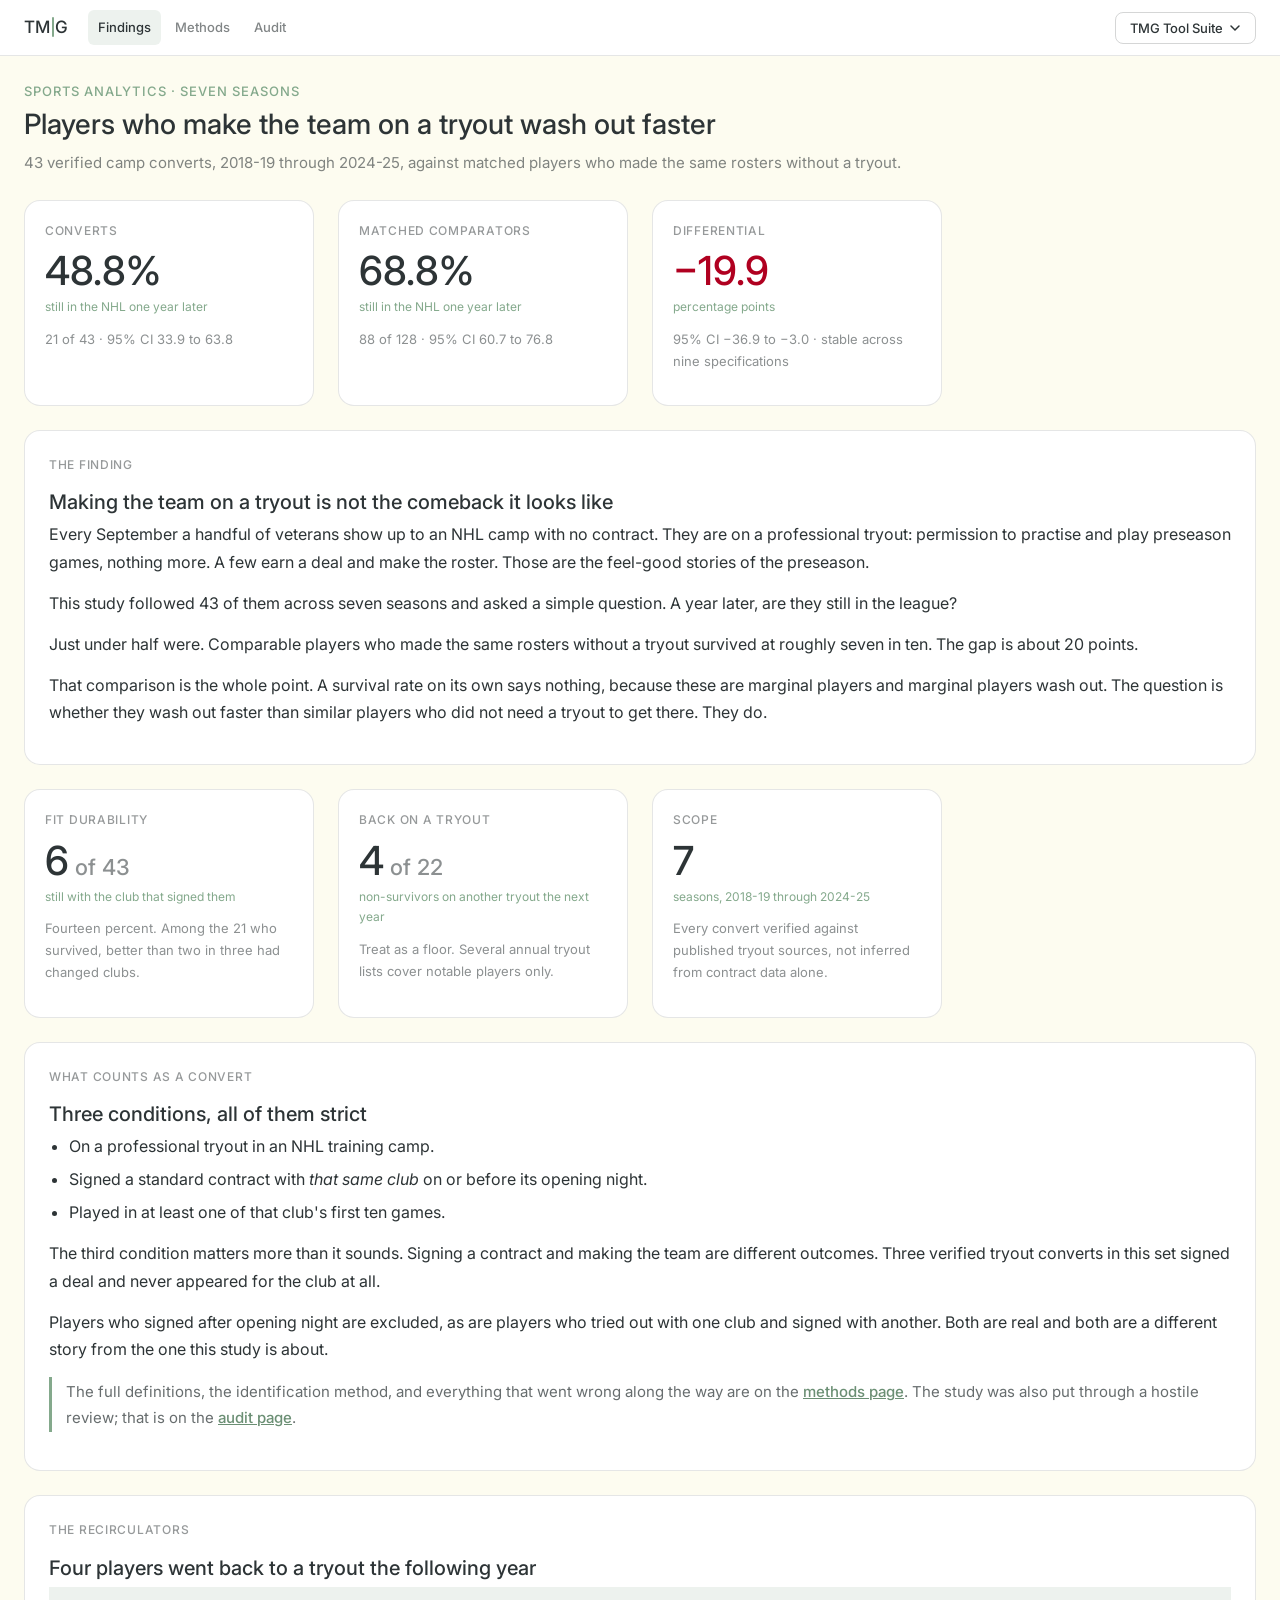
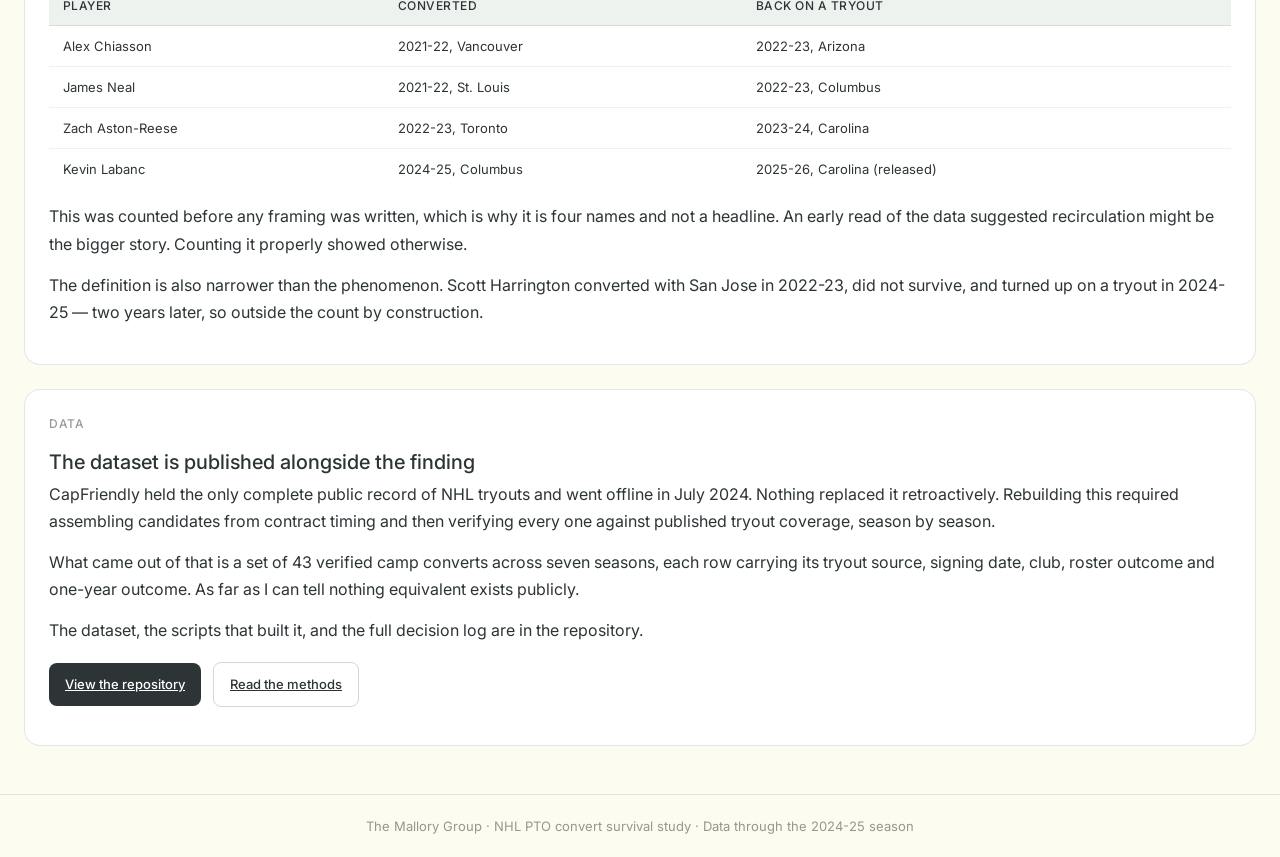
==== index.html @ 429c5d41 "Refactor stylesheets and navigation components for consistency across audit, index, and methods page" ====
<!DOCTYPE html>
<html lang="en">
<head>
<meta charset="utf-8">
<meta name="viewport" content="width=device-width, initial-scale=1">
<title>NHL PTO Convert Survival | The Mallory Group</title>
<link rel="preconnect" href="https://fonts.googleapis.com">
<link href="https://fonts.googleapis.com/css2?family=Inter:wght@400;500&display=swap" rel="stylesheet">
<link rel="stylesheet" href="tmg.css">
</head>
<body>
<nav class="tmg-nav" role="banner">
  <div class="tmg-nav-left">
    <div class="tmg-logo" aria-label="The Mallory Group">
      <span>TM</span><div class="tmg-logo-divider" aria-hidden="true"></div><span>G</span>
    </div>
    <div class="tmg-navlinks"><a href="index.html" class="tmg-navlink active" aria-current="page">Findings</a><a href="methods.html" class="tmg-navlink">Methods</a><a href="audit.html" class="tmg-navlink">Audit</a></div>
  </div>
  <div class="tmg-dropdown-wrap">
    <button class="tmg-dropdown-btn" id="tmgDdBtn" aria-haspopup="true"
            aria-expanded="false" aria-controls="tmgDdMenu">
      TMG Tool Suite
      <svg class="tmg-chevron" viewBox="0 0 12 12" fill="none" width="12" height="12" aria-hidden="true">
        <path d="M2 4l4 4 4-4" stroke="currentColor" stroke-width="1.5" stroke-linecap="round"/>
      </svg>
    </button>
    <div class="tmg-dropdown-menu" id="tmgDdMenu" role="menu">
      <div role="group" aria-label="Research and Systems">
        <p class="tmg-dd-group">Research and Systems</p>
        <a href="https://rmallorybpc.github.io/federal-ai-spend-audit/" target="_blank" rel="noreferrer" role="menuitem">Federal AI Spend Audit</a>
        <a href="https://rmallorybpc.github.io/pdf-multi-agent-analysis/" target="_blank" rel="noreferrer" role="menuitem">PDF Multi-Agent Analysis</a>
        <a href="https://content-integrity-audit.pages.dev/" target="_blank" rel="noreferrer" role="menuitem">Content Integrity</a>
        <a href="https://rmallorybpc.github.io/colorado-snowpack-enso/" target="_blank" rel="noreferrer" role="menuitem">Colorado ENSO Explorer</a>
      </div>
      <div role="group" aria-label="Talent Research">
        <p class="tmg-dd-group">Talent Research</p>
        <a href="https://rmallorybpc.github.io/talent-portability-research/" target="_blank" rel="noreferrer" role="menuitem">Talent Portability Research</a>
        <a href="https://rmallorybpc.github.io/external-hire-premium/" target="_blank" rel="noreferrer" role="menuitem">External Hire Premium</a>
        <a href="https://rmallorybpc.github.io/nfl-coach-continuity/" target="_blank" rel="noreferrer" role="menuitem">NFL Coach Continuity</a>
        <a href="https://rmallorybpc.github.io/nhl-reunion/" target="_blank" rel="noreferrer" role="menuitem">NHL Reunion</a>
        <a href="https://rmallorybpc.github.io/nhl-play-for-contract/" target="_blank" rel="noreferrer" role="menuitem">NHL Play for Contract</a>
        <a href="https://rmallorybpc.github.io/nhl-free-agency-research/welcome.html" target="_blank" rel="noreferrer" role="menuitem">NHL Free Agency Research</a>
        <a href="https://rmallorybpc.github.io/nba-research-project/" target="_blank" rel="noreferrer" role="menuitem">NBA Supermax Research</a>
      </div>
      <div role="group" aria-label="Sports Tools">
        <p class="tmg-dd-group">Sports Tools</p>
        <a href="https://rmallorybpc.github.io/nflanalysis/dashboard/src/findings.html?season=2022&amp;team_id=PHI" target="_blank" rel="noreferrer" role="menuitem">NFL Team Findings Dashboard</a>
        <a href="https://rmallorybpc.github.io/nfl-environment-reprojection/" target="_blank" rel="noreferrer" role="menuitem">NFL Environment Reprojection</a>
      </div>
      <div role="group" aria-label="Personal">
        <p class="tmg-dd-group">Personal</p>
        <a href="https://rmallorybpc.github.io/recipes/" target="_blank" rel="noreferrer" role="menuitem">Family Recipes and Grocery List</a>
        <a href="https://rmallorybpc.github.io/housing-market-intel/" target="_blank" rel="noreferrer" role="menuitem">Housing Market Intel</a>
        <a href="https://rmallorybpc.github.io/real-estate-report/" target="_blank" rel="noreferrer" role="menuitem">Real Estate Report</a>
      </div>
    </div>
  </div>
</nav>
<div class="tmg-page tmg-container">
  <div class="tmg-page-header">
    <p class="tmg-eyebrow">Sports analytics &middot; Seven seasons</p>
    <h1 class="tmg-page-title">Players who make the team on a tryout wash out faster</h1>
    <p class="tmg-page-desc">43 verified camp converts, 2018-19 through 2024-25, against matched players who made the same rosters without a tryout.</p>
  </div>

  <div class="tmg-bento-grid">

    <div class="tmg-card">
      <p class="tmg-card-label">Converts</p>
      <p class="big">48.8%</p>
      <p class="tmg-card-sub">still in the NHL one year later</p>
      <p class="tmg-body-sm tmg-text-muted" style="margin-top:10px">21 of 43 &middot; 95% CI 33.9 to 63.8</p>
    </div>

    <div class="tmg-card">
      <p class="tmg-card-label">Matched comparators</p>
      <p class="big">68.8%</p>
      <p class="tmg-card-sub">still in the NHL one year later</p>
      <p class="tmg-body-sm tmg-text-muted" style="margin-top:10px">88 of 128 &middot; 95% CI 60.7 to 76.8</p>
    </div>

    <div class="tmg-card">
      <p class="tmg-card-label">Differential</p>
      <p class="big neg">&minus;19.9</p>
      <p class="tmg-card-sub">percentage points</p>
      <p class="tmg-body-sm tmg-text-muted" style="margin-top:10px">95% CI &minus;36.9 to &minus;3.0 &middot; stable across nine specifications</p>
    </div>

    <div class="tmg-card-wide prose">
      <p class="tmg-card-label">The finding</p>
      <h2 class="tmg-h2">Making the team on a tryout is not the comeback it looks like</h2>
      <p>Every September a handful of veterans show up to an NHL camp with no contract.
      They are on a professional tryout: permission to practise and play preseason games,
      nothing more. A few earn a deal and make the roster. Those are the feel-good stories
      of the preseason.</p>
      <p>This study followed 43 of them across seven seasons and asked a simple question.
      A year later, are they still in the league?</p>
      <p>Just under half were. Comparable players who made the same rosters without a
      tryout survived at roughly seven in ten. The gap is about 20 points.</p>
      <p>That comparison is the whole point. A survival rate on its own says nothing,
      because these are marginal players and marginal players wash out. The question is
      whether they wash out faster than similar players who did not need a tryout to get
      there. They do.</p>
    </div>

    <div class="tmg-card">
      <p class="tmg-card-label">Fit durability</p>
      <p class="big">6<span class="tmg-text-muted" style="font-size:22px"> of 43</span></p>
      <p class="tmg-card-sub">still with the club that signed them</p>
      <p class="tmg-body-sm tmg-text-muted" style="margin-top:10px">Fourteen percent. Among the
      21 who survived, better than two in three had changed clubs.</p>
    </div>

    <div class="tmg-card">
      <p class="tmg-card-label">Back on a tryout</p>
      <p class="big">4<span class="tmg-text-muted" style="font-size:22px"> of 22</span></p>
      <p class="tmg-card-sub">non-survivors on another tryout the next year</p>
      <p class="tmg-body-sm tmg-text-muted" style="margin-top:10px">Treat as a floor. Several annual
      tryout lists cover notable players only.</p>
    </div>

    <div class="tmg-card">
      <p class="tmg-card-label">Scope</p>
      <p class="big">7</p>
      <p class="tmg-card-sub">seasons, 2018-19 through 2024-25</p>
      <p class="tmg-body-sm tmg-text-muted" style="margin-top:10px">Every convert verified against
      published tryout sources, not inferred from contract data alone.</p>
    </div>

    <div class="tmg-card-wide prose">
      <p class="tmg-card-label">What counts as a convert</p>
      <h2 class="tmg-h2">Three conditions, all of them strict</h2>
      <ul>
        <li>On a professional tryout in an NHL training camp.</li>
        <li>Signed a standard contract with <em>that same club</em> on or before its opening night.</li>
        <li>Played in at least one of that club's first ten games.</li>
      </ul>
      <p>The third condition matters more than it sounds. Signing a contract and making the
      team are different outcomes. Three verified tryout converts in this set signed a deal
      and never appeared for the club at all.</p>
      <p>Players who signed after opening night are excluded, as are players who tried out
      with one club and signed with another. Both are real and both are a different story
      from the one this study is about.</p>
      <p class="note">The full definitions, the identification method, and everything that
      went wrong along the way are on the <a href="methods.html">methods page</a>. The study
      was also put through a hostile review; that is on the <a href="audit.html">audit page</a>.</p>
    </div>

    <div class="tmg-card-wide prose">
      <p class="tmg-card-label">The recirculators</p>
      <h2 class="tmg-h2">Four players went back to a tryout the following year</h2>
      <div class="scroll">
      <table class="tmg-table">
        <thead>
          <tr>
            <th scope="col">Player</th>
            <th scope="col">Converted</th>
            <th scope="col">Back on a tryout</th>
          </tr>
        </thead>
        <tbody>
          <tr><td>Alex Chiasson</td><td>2021-22, Vancouver</td><td>2022-23, Arizona</td></tr>
          <tr><td>James Neal</td><td>2021-22, St. Louis</td><td>2022-23, Columbus</td></tr>
          <tr><td>Zach Aston-Reese</td><td>2022-23, Toronto</td><td>2023-24, Carolina</td></tr>
          <tr><td>Kevin Labanc</td><td>2024-25, Columbus</td><td>2025-26, Carolina (released)</td></tr>
        </tbody>
      </table>
      </div>
      <p style="margin-top:14px">This was counted before any framing was written, which is
      why it is four names and not a headline. An early read of the data suggested
      recirculation might be the bigger story. Counting it properly showed otherwise.</p>
      <p>The definition is also narrower than the phenomenon. Scott Harrington converted with
      San Jose in 2022-23, did not survive, and turned up on a tryout in 2024-25 &mdash; two
      years later, so outside the count by construction.</p>
    </div>

    <div class="tmg-card-wide prose">
      <p class="tmg-card-label">Data</p>
      <h2 class="tmg-h2">The dataset is published alongside the finding</h2>
      <p>CapFriendly held the only complete public record of NHL tryouts and went offline in
      July 2024. Nothing replaced it retroactively. Rebuilding this required assembling
      candidates from contract timing and then verifying every one against published tryout
      coverage, season by season.</p>
      <p>What came out of that is a set of 43 verified camp converts across seven seasons,
      each row carrying its tryout source, signing date, club, roster outcome and one-year
      outcome. As far as I can tell nothing equivalent exists publicly.</p>
      <p>The dataset, the scripts that built it, and the full decision log are in the
      repository.</p>
      <p style="margin-top:18px">
        <a class="tmg-btn" href="https://github.com/rmallorybpc/nhl-pto-survival" target="_blank" rel="noreferrer">View the repository</a>
        <a class="tmg-btn-ghost" href="methods.html" style="margin-left:8px">Read the methods</a>
      </p>
    </div>

  </div>

</div>
<footer class="tmg-footer">The Mallory Group &middot; NHL PTO convert survival study &middot; Data through the 2024-25 season</footer>
<script>
(function(){
  var b=document.getElementById('tmgDdBtn'), m=document.getElementById('tmgDdMenu');
  if(!b||!m) return;
  b.addEventListener('click',function(e){
    e.stopPropagation();
    var open=m.classList.toggle('open');
    b.classList.toggle('open',open);
    b.setAttribute('aria-expanded',open?'true':'false');
  });
  document.addEventListener('click',function(){
    m.classList.remove('open'); b.classList.remove('open');
    b.setAttribute('aria-expanded','false');
  });
  document.addEventListener('keydown',function(e){
    if(e.key==='Escape'){ m.classList.remove('open'); b.classList.remove('open');
      b.setAttribute('aria-expanded','false'); b.focus(); }
  });
})();
</script>
</body>
</html>
---- tmg.css ----
/* ============================================================
   TMG Design System — The Mallory Group
   dist/tmg.css — v2.0

   CDN usage (add to every repo <head>):
   <link rel="stylesheet" href="https://rmallorybpc.github.io/tmg-brand-guide/dist/tmg.css">

   Google Font (add above the CSS link):
   <link rel="preconnect" href="https://fonts.googleapis.com">
   <link href="https://fonts.googleapis.com/css2?family=Inter:wght@400;500&display=swap" rel="stylesheet">
   ============================================================ */


/* ── 1. Tokens ─────────────────────────────────────────────── */
:root {
  /* Palette */
  --tmg-cream:        #FDFCF0;
  --tmg-charcoal:     #2D3436;
  --tmg-sage:         #84A98C;
  --tmg-sage-hover:   #6B8F74;
  --tmg-charcoal-hover: #3D4446;
  --tmg-white:        #FFFFFF;
  --tmg-muted:        rgba(45, 52, 54, 0.55);
  --tmg-muted-strong: rgba(45, 52, 54, 0.60);
  --tmg-hint:         rgba(45, 52, 54, 0.35);
  --tmg-ghost-border: rgba(45, 52, 54, 0.20);

  /* Semantic */
  --tmg-bg:           var(--tmg-cream);
  --tmg-text:         var(--tmg-charcoal);
  --tmg-accent:       var(--tmg-sage);
  --tmg-surface:      var(--tmg-white);

  /* Status */
  --tmg-success:      #2E8540;
  --tmg-warning:      #C47F00;
  --tmg-error:        #B00020;

  /* Borders */
  --tmg-border:       1px solid rgba(45, 52, 54, 0.12);
  --tmg-border-hover: 1px solid rgba(132, 169, 140, 0.50);

  /* Radii */
  --tmg-bento-radius: 16px;
  --tmg-nav-radius:   8px;
  --tmg-btn-radius:   8px;

  /* Spacing */
  --tmg-gap:          24px;
  --tmg-gap-sm:       12px;

  /* Elevation */
  --tmg-shadow-sm:    0 1px 3px rgba(45, 52, 54, 0.08);
  --tmg-shadow-md:    0 2px 8px rgba(45, 52, 54, 0.10);
}


/* ── 2. Reset & base ───────────────────────────────────────── */
*, *::before, *::after { box-sizing: border-box; }

body {
  background: var(--tmg-bg);
  color: var(--tmg-text);
  font-family: Inter, -apple-system, BlinkMacSystemFont, "Segoe UI", Roboto, "Helvetica Neue", Arial, sans-serif;
  font-size: 16px;
  line-height: 1.7;
  margin: 0;
}

:focus-visible {
  outline: 3px solid rgba(132, 169, 140, 0.40);
  outline-offset: 2px;
}

.sr-only {
  position: absolute; width: 1px; height: 1px; padding: 0;
  margin: -1px; overflow: hidden; clip: rect(0,0,0,0);
  white-space: nowrap; border: 0;
}


/* ── 3. Typography ─────────────────────────────────────────── */
.tmg-eyebrow    { font-size: 13px;  font-weight: 500; letter-spacing: 0.08em; text-transform: uppercase; color: var(--tmg-sage); margin: 0 0 4px; }
.tmg-h1         { font-size: 28px;  font-weight: 500; line-height: 1.3; color: var(--tmg-charcoal); margin: 0 0 8px; }
.tmg-h2         { font-size: 20px;  font-weight: 500; line-height: 1.3; color: var(--tmg-charcoal); margin: 0 0 6px; }
.tmg-h3         { font-size: 16px;  font-weight: 500; line-height: 1.3; color: var(--tmg-charcoal); margin: 0 0 6px; }
.tmg-body       { font-size: 16px;  font-weight: 400; line-height: 1.7; color: var(--tmg-charcoal); }
.tmg-body-sm    { font-size: 13px;  font-weight: 400; color: var(--tmg-charcoal); }
.tmg-label      { font-size: 13px;  font-weight: 500; color: var(--tmg-charcoal); }
.tmg-label-caps { font-size: 12px;  font-weight: 500; letter-spacing: 0.06em; text-transform: uppercase; color: rgba(45,52,54,0.50); }
.tmg-metric     { font-size: 28px;  font-weight: 500; color: var(--tmg-charcoal); }
.tmg-text-muted { color: rgba(45, 52, 54, 0.55); }
.tmg-text-accent{ color: var(--tmg-sage); }

a { color: var(--tmg-sage-hover); }
a:hover { color: var(--tmg-charcoal); }


/* ── 4. Navigation ─────────────────────────────────────────── */
.tmg-nav {
  position: sticky; top: 0; z-index: 100;
  background: var(--tmg-white); border-bottom: var(--tmg-border);
  padding: 0 24px; height: 56px;
  display: flex; align-items: center; justify-content: space-between;
}

.tmg-logo {
  display: flex; align-items: center;
  font-size: 17px; font-weight: 500; letter-spacing: 0.02em;
  color: var(--tmg-charcoal); text-decoration: none;
}

.tmg-logo-divider {
  width: 2px; height: 20px;
  background: var(--tmg-sage); border-radius: 2px; margin: 0 1px;
}

.tmg-dropdown-wrap { position: relative; }

.tmg-dropdown-btn {
  background: transparent; border: 1px solid rgba(45,52,54,0.20);
  border-radius: var(--tmg-btn-radius); padding: 7px 14px;
  font-size: 13px; font-weight: 500; color: var(--tmg-charcoal);
  cursor: pointer; display: inline-flex; align-items: center; gap: 6px;
  font-family: inherit; transition: background 0.15s;
}
.tmg-dropdown-btn:hover,
.tmg-dropdown-btn.open          { background: rgba(132,169,140,0.10); }
.tmg-dropdown-btn:focus-visible { outline: 3px solid rgba(132,169,140,0.35); outline-offset: 2px; }

.tmg-chevron { transition: transform 0.2s; flex-shrink: 0; }
.tmg-dropdown-btn.open .tmg-chevron { transform: rotate(180deg); }

.tmg-dropdown-menu {
  display: none; position: absolute; right: 0; top: calc(100% + 6px);
  background: var(--tmg-white); border: var(--tmg-border);
  border-radius: 10px; padding: 6px; min-width: 220px;
  z-index: 200; box-shadow: var(--tmg-shadow-md);
}
.tmg-dropdown-menu.open { display: block; }

.tmg-dropdown-menu a {
  display: block; padding: 8px 12px; border-radius: 6px;
  font-size: 13px; color: var(--tmg-charcoal); text-decoration: none;
  transition: background 0.12s, color 0.12s;
}
.tmg-dropdown-menu a:hover          { background: rgba(132,169,140,0.12); color: var(--tmg-sage-hover); }
.tmg-dropdown-menu a:focus-visible  { outline: 2px solid var(--tmg-sage); outline-offset: -2px; border-radius: 6px; }


/* ── 5. Layout ─────────────────────────────────────────────── */
.tmg-page {
  background: var(--tmg-bg);
  min-height: 100vh;
  padding: var(--tmg-gap);
}

.tmg-container {
  max-width: 1280px;
  margin: 0 auto;
}

.tmg-bento-grid {
  display: grid;
  grid-template-columns: repeat(auto-fit, minmax(280px, 1fr));
  gap: var(--tmg-gap);
}

.tmg-page-header { margin-bottom: var(--tmg-gap); }
.tmg-page-title  { font-size: 28px; font-weight: 500; color: var(--tmg-charcoal); margin: 0 0 8px; line-height: 1.3; }
.tmg-page-desc   { font-size: 15px; color: rgba(45,52,54,0.60); margin: 0; }

.tmg-footer {
  padding: 20px 24px; text-align: center;
  font-size: 13px; color: rgba(45,52,54,0.50);
  border-top: var(--tmg-border); margin-top: var(--tmg-gap);
}


/* ── 6. Cards ──────────────────────────────────────────────── */
.tmg-card {
  background: var(--tmg-white);
  border: var(--tmg-border);
  border-radius: var(--tmg-bento-radius);
  padding: 20px;
}

.tmg-card-wide {
  background: var(--tmg-white);
  border: var(--tmg-border);
  border-radius: var(--tmg-bento-radius);
  padding: 24px;
  grid-column: 1 / -1;
}

.tmg-card-label { font-size: 12px; font-weight: 500; text-transform: uppercase; letter-spacing: 0.06em; color: rgba(45,52,54,0.50); margin: 0 0 8px; }
.tmg-card-title { font-size: 16px; font-weight: 500; color: var(--tmg-charcoal); margin: 0 0 14px; }
.tmg-card-value { font-size: 28px; font-weight: 500; color: var(--tmg-charcoal); margin: 0 0 4px; }
.tmg-card-sub   { font-size: 12px; color: var(--tmg-sage); margin: 0; }
.tmg-trend-up   { color: var(--tmg-success); font-size: 13px; font-weight: 500; }
.tmg-trend-down { color: var(--tmg-error);   font-size: 13px; font-weight: 500; }


/* ── 7. Buttons ────────────────────────────────────────────── */
.tmg-btn {
  background: var(--tmg-charcoal); color: var(--tmg-white);
  border: none; border-radius: var(--tmg-btn-radius);
  padding: 10px 16px; font-size: 13px; font-weight: 500;
  cursor: pointer; display: inline-flex; align-items: center; gap: 6px;
  font-family: inherit; transition: background 0.15s;
}
.tmg-btn:hover          { background: var(--tmg-charcoal-hover); }
.tmg-btn:active         { transform: scale(0.98); }
.tmg-btn:focus-visible  { outline: 3px solid rgba(45,52,54,0.20); outline-offset: 2px; }

.tmg-btn-ghost {
  background: transparent; color: var(--tmg-charcoal);
  border: 1px solid rgba(45,52,54,0.20); border-radius: var(--tmg-btn-radius);
  padding: 10px 16px; font-size: 13px; font-weight: 500;
  cursor: pointer; display: inline-flex; align-items: center; gap: 6px;
  font-family: inherit; transition: border-color 0.15s, color 0.15s;
}
.tmg-btn-ghost:hover         { border-color: var(--tmg-sage); color: var(--tmg-sage-hover); }
.tmg-btn-ghost:active        { transform: scale(0.98); }
.tmg-btn-ghost:focus-visible { outline: 3px solid rgba(132,169,140,0.35); outline-offset: 2px; }


/* ── 8. Study page extensions ─────────────────────────────── */
.tmg-nav-left { display: flex; align-items: center; gap: 20px; min-width: 0; }
.tmg-navlinks { display: flex; gap: 4px; }
.tmg-navlink {
  color: var(--tmg-muted-strong); text-decoration: none; padding: 6px 10px;
  border-radius: 6px; font-size: 13px; font-weight: 500;
  transition: background 0.12s, color 0.12s;
}
.tmg-navlink:hover { background: rgba(132, 169, 140, 0.10); color: var(--tmg-charcoal); }
.tmg-navlink.active { background: rgba(132, 169, 140, 0.15); color: var(--tmg-charcoal); }

.tmg-dd-group {
  color: rgba(45, 52, 54, 0.42); font-size: 11px; font-weight: 500;
  letter-spacing: 0.07em; margin: 10px 12px 4px; text-transform: uppercase;
}
.tmg-dropdown-menu > div:first-child .tmg-dd-group { margin-top: 4px; }
.tmg-dropdown-menu { min-width: 270px; max-height: 70vh; overflow-y: auto; }

.prose p { margin: 0 0 14px; }
.prose ul { margin: 0 0 14px; padding-left: 20px; }
.prose li { margin-bottom: 6px; }
.prose h3 { font-size: 16px; font-weight: 500; margin: 22px 0 8px; }
.prose a { font-weight: 500; }
.stat-row { display: flex; gap: var(--tmg-gap); flex-wrap: wrap; margin: 18px 0 6px; }
.stat { flex: 1; min-width: 150px; }
.big { font-size: 40px; font-weight: 500; line-height: 1.1; margin: 0 0 4px; }
.neg { color: var(--tmg-error); }
.pos { color: var(--tmg-success); }
.tag { border-radius: 4px; display: inline-block; font-size: 11px; font-weight: 500; letter-spacing: 0.04em; padding: 2px 8px; }
.t-wrong { background: rgba(176, 0, 32, 0.12); color: var(--tmg-error); }
.t-soft { background: rgba(196, 127, 0, 0.14); color: var(--tmg-warning); }
.t-unver { background: rgba(45, 52, 54, 0.10); color: rgba(45, 52, 54, 0.65); }
.t-ver { background: rgba(46, 133, 64, 0.12); color: var(--tmg-success); }
.note { border-left: 3px solid var(--tmg-sage); color: rgba(45, 52, 54, 0.72); font-size: 15px; margin: 16px 0; padding: 2px 0 2px 14px; }
.scroll { overflow-x: auto; }

.tmg-card { transition: border-color 0.15s, box-shadow 0.15s; }
.tmg-card:hover, .tmg-card-wide:hover { border-color: rgba(132, 169, 140, 0.50); box-shadow: var(--tmg-shadow-sm); }


/* ── 9. Tables ─────────────────────────────────────────────── */
.tmg-table { width: 100%; border-collapse: collapse; font-size: 13px; }

.tmg-table th {
  background: rgba(132,169,140,0.15); color: var(--tmg-charcoal);
  font-weight: 500; font-size: 12px; text-transform: uppercase;
  letter-spacing: 0.04em; padding: 9px 14px; text-align: left;
  border-bottom: 1px solid rgba(132,169,140,0.25);
}

.tmg-table td {
  padding: 9px 14px;
  border-bottom: 1px solid rgba(45,52,54,0.07);
  color: var(--tmg-charcoal);
}

.tmg-table tr:last-child td { border-bottom: none; }
.tmg-table tr:hover td      { background: rgba(132,169,140,0.04); }


/* ── 10. Form inputs ───────────────────────────────────────── */
.tmg-input,
.tmg-select,
.tmg-textarea {
  width: 100%; background: var(--tmg-white); color: var(--tmg-charcoal);
  border: var(--tmg-border); border-radius: var(--tmg-btn-radius);
  padding: 9px 12px; font-size: 14px; font-family: inherit;
  transition: border-color 0.15s, box-shadow 0.15s; box-sizing: border-box;
}
.tmg-input:focus,
.tmg-select:focus,
.tmg-textarea:focus {
  outline: none; border-color: var(--tmg-sage);
  box-shadow: 0 0 0 3px rgba(132,169,140,0.15);
}
.tmg-input::placeholder { color: rgba(45,52,54,0.35); }

.tmg-field-label {
  display: block; font-size: 13px; font-weight: 500;
  color: var(--tmg-charcoal); margin-bottom: 6px;
}

@media (max-width: 720px) {
  .tmg-nav { height: auto; min-height: 56px; padding: 10px 16px; gap: 10px; }
  .tmg-nav-left { align-items: flex-start; flex: 1; flex-direction: column; gap: 6px; }
  .tmg-navlinks { flex-wrap: wrap; margin-left: -10px; }
  .tmg-dropdown-btn { padding: 7px 10px; }
  .tmg-dropdown-btn { font-size: 12px; }
  .tmg-page { padding: 20px 16px; }
  .tmg-page-title { font-size: 25px; }
  .tmg-card, .tmg-card-wide { padding: 18px; }
  .big { font-size: 36px; }
  .tmg-footer { padding: 18px 16px; }
}
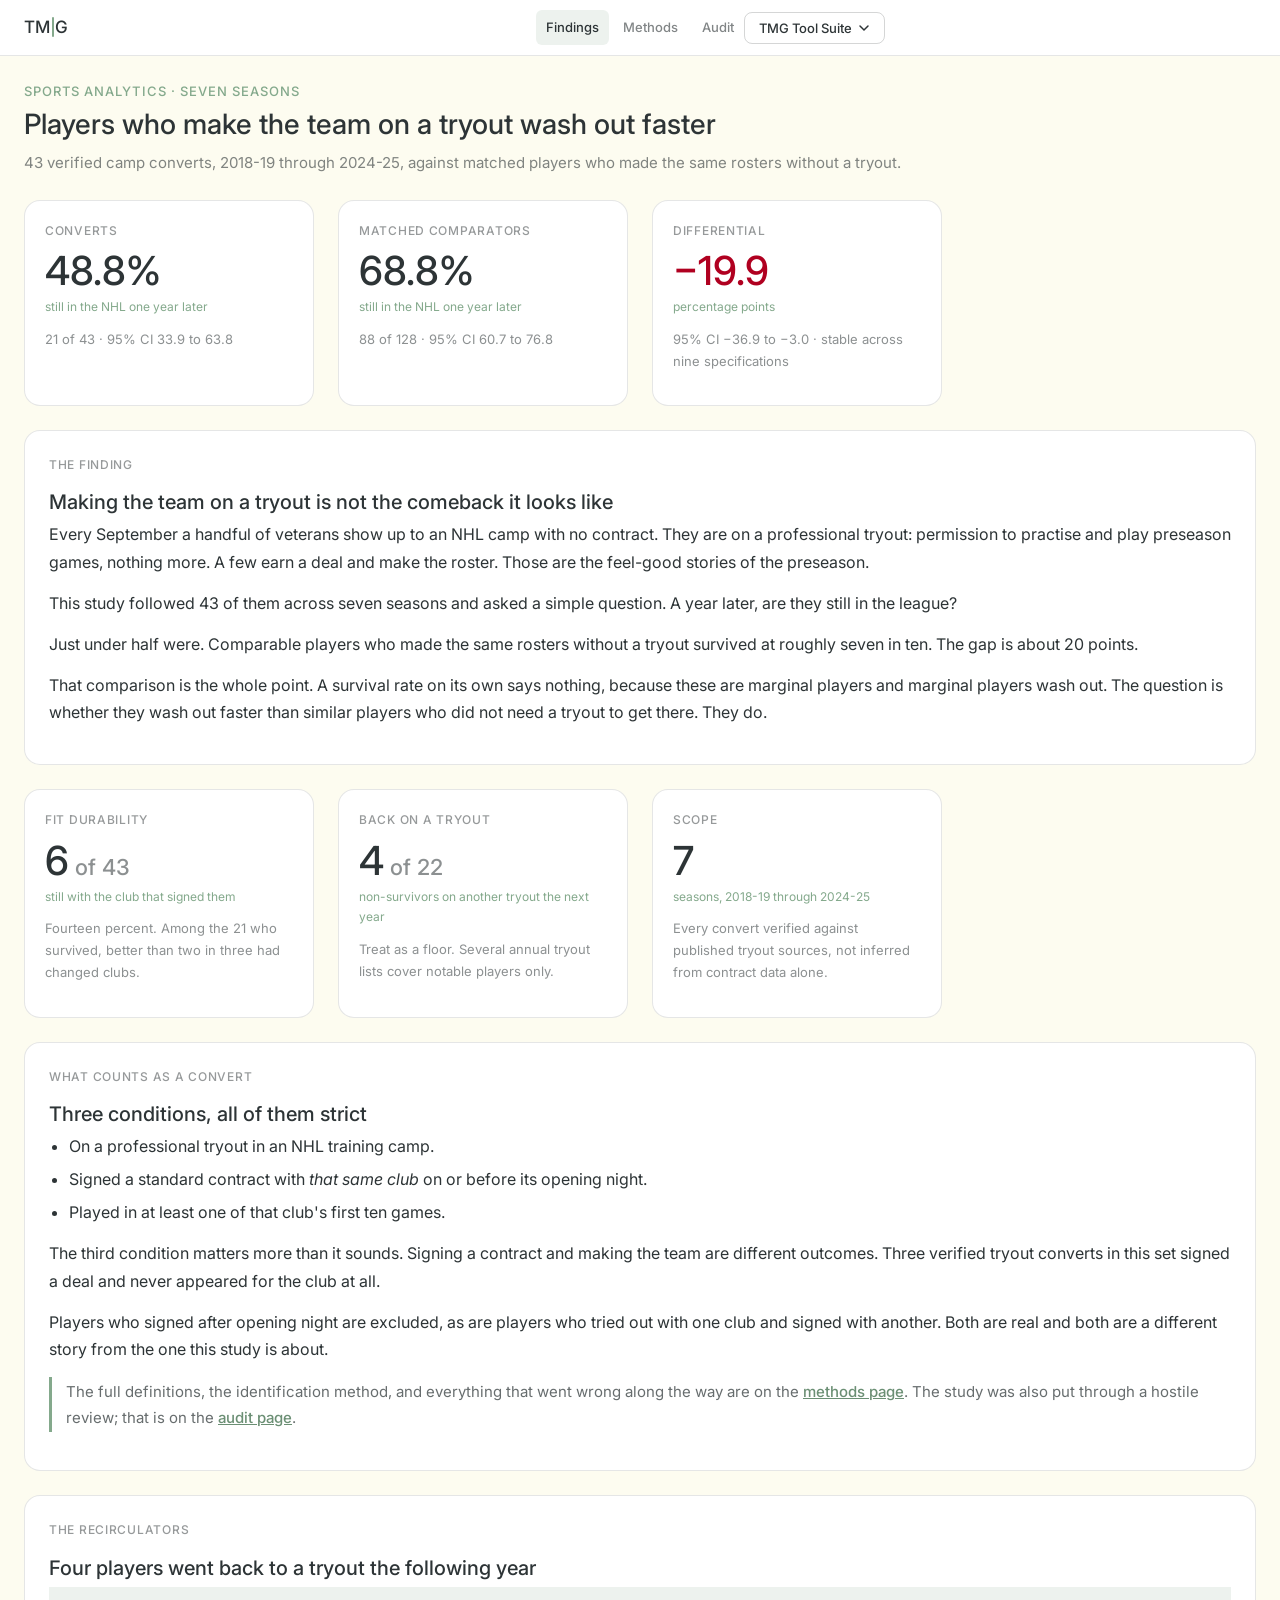
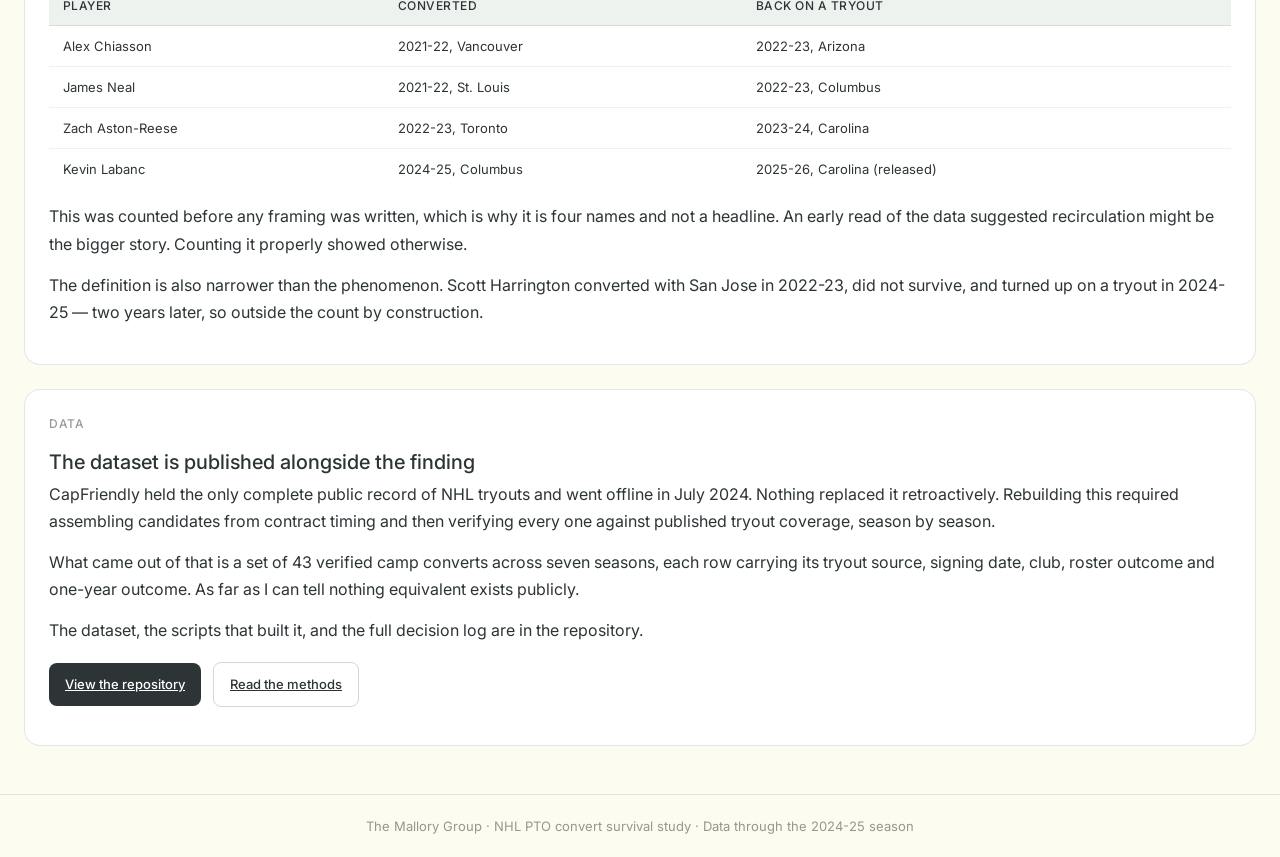
==== commit 787b5b0e: "Enhance navigation layout for consistency across audit, index, and methods pages" ====
--- a/index.html
+++ b/index.html
@@ -14,6 +14,8 @@
     <div class="tmg-logo" aria-label="The Mallory Group">
       <span>TM</span><div class="tmg-logo-divider" aria-hidden="true"></div><span>G</span>
     </div>
+  </div>
+  <div class="tmg-nav-center">
     <div class="tmg-navlinks"><a href="index.html" class="tmg-navlink active" aria-current="page">Findings</a><a href="methods.html" class="tmg-navlink">Methods</a><a href="audit.html" class="tmg-navlink">Audit</a></div>
   </div>
   <div class="tmg-dropdown-wrap">
--- a/tmg.css
+++ b/tmg.css
@@ -101,7 +101,7 @@
   position: sticky; top: 0; z-index: 100;
   background: var(--tmg-white); border-bottom: var(--tmg-border);
   padding: 0 24px; height: 56px;
-  display: flex; align-items: center; justify-content: space-between;
+  display: grid; grid-template-columns: 1fr auto 1fr; align-items: center;
 }
 
 .tmg-logo {
@@ -226,8 +226,9 @@
 
 
 /* ── 8. Study page extensions ─────────────────────────────── */
-.tmg-nav-left { display: flex; align-items: center; gap: 20px; min-width: 0; }
-.tmg-navlinks { display: flex; gap: 4px; }
+.tmg-nav-left { display: flex; align-items: center; gap: 20px; min-width: 0; justify-self: start; }
+.tmg-nav-center { display: flex; align-items: center; justify-content: center; justify-self: center; }
+.tmg-navlinks { display: flex; gap: 4px; justify-content: center; }
 .tmg-navlink {
   color: var(--tmg-muted-strong); text-decoration: none; padding: 6px 10px;
   border-radius: 6px; font-size: 13px; font-weight: 500;
@@ -308,9 +309,11 @@
 }
 
 @media (max-width: 720px) {
-  .tmg-nav { height: auto; min-height: 56px; padding: 10px 16px; gap: 10px; }
-  .tmg-nav-left { align-items: flex-start; flex: 1; flex-direction: column; gap: 6px; }
-  .tmg-navlinks { flex-wrap: wrap; margin-left: -10px; }
+  .tmg-nav { height: auto; min-height: 56px; padding: 10px 16px; gap: 10px; display: flex; flex-direction: column; align-items: stretch; }
+  .tmg-nav-left { align-items: flex-start; flex: 1; flex-direction: column; gap: 6px; justify-self: stretch; }
+  .tmg-nav-center { justify-content: center; width: 100%; }
+  .tmg-navlinks { flex-wrap: wrap; margin-left: -10px; justify-content: center; }
+  .tmg-dropdown-wrap { justify-self: flex-end; align-self: flex-end; }
   .tmg-dropdown-btn { padding: 7px 10px; }
   .tmg-dropdown-btn { font-size: 12px; }
   .tmg-page { padding: 20px 16px; }
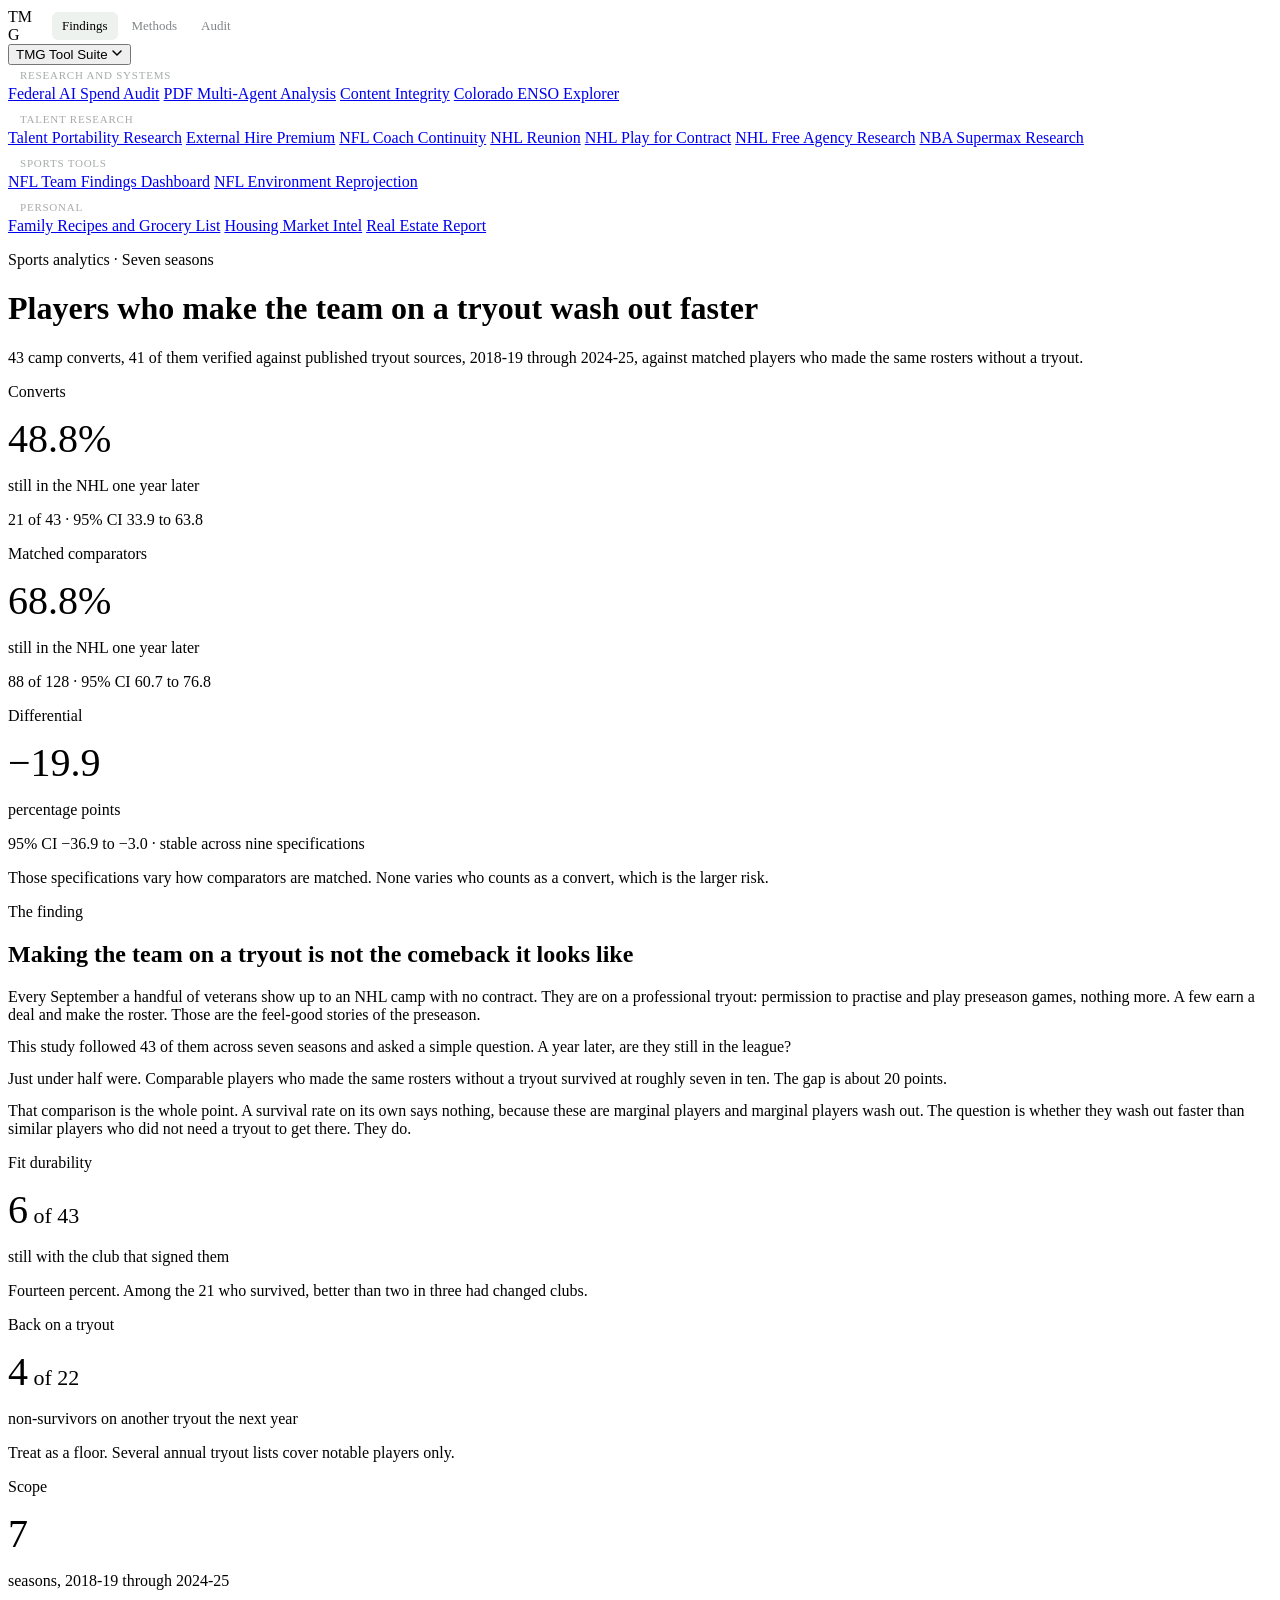
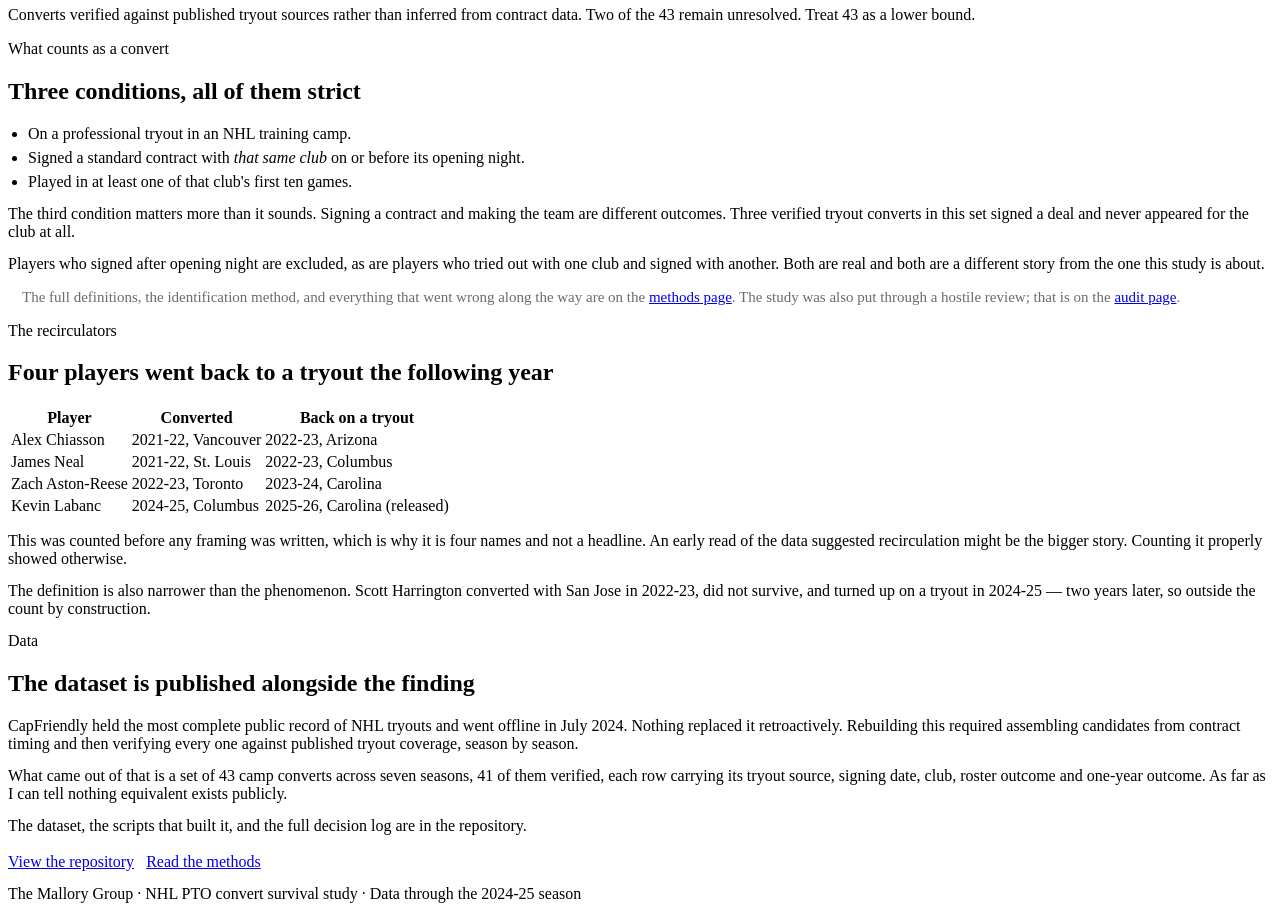
==== commit eac103d8: "updated files" ====
--- a/index.html
+++ b/index.html
@@ -6,7 +6,35 @@
 <title>NHL PTO Convert Survival | The Mallory Group</title>
 <link rel="preconnect" href="https://fonts.googleapis.com">
 <link href="https://fonts.googleapis.com/css2?family=Inter:wght@400;500&display=swap" rel="stylesheet">
-<link rel="stylesheet" href="tmg.css">
+<link rel="stylesheet" href="https://rmallorybpc.github.io/tmg-brand-guide/dist/tmg.css">
+<style>
+    .tmg-nav-left { display:flex; align-items:center; gap:20px; }
+    .tmg-navlinks { display:flex; gap:4px; }
+    .tmg-navlink { font-size:13px; font-weight:500; color:rgba(45,52,54,0.60);
+      text-decoration:none; padding:6px 10px; border-radius:6px; transition:all .12s; }
+    .tmg-navlink:hover { background:rgba(132,169,140,0.10); color:var(--tmg-charcoal); }
+    .tmg-navlink.active { color:var(--tmg-charcoal); background:rgba(132,169,140,0.15); }
+    .tmg-dd-group { font-size:11px; font-weight:500; letter-spacing:.07em;
+      text-transform:uppercase; color:rgba(45,52,54,0.42); margin:10px 12px 4px; }
+    .tmg-dropdown-menu > div:first-child .tmg-dd-group { margin-top:4px; }
+    .tmg-dropdown-menu { min-width:270px; max-height:70vh; overflow-y:auto; }
+    .prose p { margin:0 0 14px; } .prose ul { margin:0 0 14px; padding-left:20px; }
+    .prose li { margin-bottom:6px; }
+    .prose h3 { font-size:16px; font-weight:500; margin:22px 0 8px; }
+    .stat-row { display:flex; gap:var(--tmg-gap); flex-wrap:wrap; margin:18px 0 6px; }
+    .stat { flex:1; min-width:150px; }
+    .big { font-size:40px; font-weight:500; line-height:1.1; margin:0 0 4px; }
+    .neg { color:var(--tmg-error); } .pos { color:var(--tmg-success); }
+    .tag { display:inline-block; font-size:11px; font-weight:500; padding:2px 8px;
+      border-radius:4px; letter-spacing:.04em; }
+    .t-wrong { background:rgba(176,0,32,.12); color:var(--tmg-error); }
+    .t-soft { background:rgba(196,127,0,.14); color:var(--tmg-warning); }
+    .t-unver { background:rgba(45,52,54,.10); color:rgba(45,52,54,.65); }
+    .t-ver { background:rgba(46,133,64,.12); color:var(--tmg-success); }
+    .note { border-left:3px solid var(--tmg-sage); padding:2px 0 2px 14px;
+      margin:16px 0; color:rgba(45,52,54,.72); font-size:15px; }
+    .scroll { overflow-x:auto; }
+</style>
 </head>
 <body>
 <nav class="tmg-nav" role="banner">
@@ -14,8 +42,6 @@
     <div class="tmg-logo" aria-label="The Mallory Group">
       <span>TM</span><div class="tmg-logo-divider" aria-hidden="true"></div><span>G</span>
     </div>
-  </div>
-  <div class="tmg-nav-center">
     <div class="tmg-navlinks"><a href="index.html" class="tmg-navlink active" aria-current="page">Findings</a><a href="methods.html" class="tmg-navlink">Methods</a><a href="audit.html" class="tmg-navlink">Audit</a></div>
   </div>
   <div class="tmg-dropdown-wrap">
@@ -62,7 +88,7 @@
   <div class="tmg-page-header">
     <p class="tmg-eyebrow">Sports analytics &middot; Seven seasons</p>
     <h1 class="tmg-page-title">Players who make the team on a tryout wash out faster</h1>
-    <p class="tmg-page-desc">43 verified camp converts, 2018-19 through 2024-25, against matched players who made the same rosters without a tryout.</p>
+    <p class="tmg-page-desc">43 camp converts, 41 of them verified against published tryout sources, 2018-19 through 2024-25, against matched players who made the same rosters without a tryout.</p>
   </div>
 
   <div class="tmg-bento-grid">
@@ -86,6 +112,8 @@
       <p class="big neg">&minus;19.9</p>
       <p class="tmg-card-sub">percentage points</p>
       <p class="tmg-body-sm tmg-text-muted" style="margin-top:10px">95% CI &minus;36.9 to &minus;3.0 &middot; stable across nine specifications</p>
+      <p class="tmg-body-sm tmg-text-muted" style="margin-top:8px">Those specifications vary how
+      comparators are matched. None varies who counts as a convert, which is the larger risk.</p>
     </div>
 
     <div class="tmg-card-wide prose">
@@ -125,8 +153,9 @@
       <p class="tmg-card-label">Scope</p>
       <p class="big">7</p>
       <p class="tmg-card-sub">seasons, 2018-19 through 2024-25</p>
-      <p class="tmg-body-sm tmg-text-muted" style="margin-top:10px">Every convert verified against
-      published tryout sources, not inferred from contract data alone.</p>
+      <p class="tmg-body-sm tmg-text-muted" style="margin-top:10px">Converts verified against published
+      tryout sources rather than inferred from contract data. Two of the 43 remain unresolved.
+      Treat 43 as a lower bound.</p>
     </div>
 
     <div class="tmg-card-wide prose">
@@ -179,11 +208,11 @@
     <div class="tmg-card-wide prose">
       <p class="tmg-card-label">Data</p>
       <h2 class="tmg-h2">The dataset is published alongside the finding</h2>
-      <p>CapFriendly held the only complete public record of NHL tryouts and went offline in
+      <p>CapFriendly held the most complete public record of NHL tryouts and went offline in
       July 2024. Nothing replaced it retroactively. Rebuilding this required assembling
       candidates from contract timing and then verifying every one against published tryout
       coverage, season by season.</p>
-      <p>What came out of that is a set of 43 verified camp converts across seven seasons,
+      <p>What came out of that is a set of 43 camp converts across seven seasons, 41 of them verified,
       each row carrying its tryout source, signing date, club, roster outcome and one-year
       outcome. As far as I can tell nothing equivalent exists publicly.</p>
       <p>The dataset, the scripts that built it, and the full decision log are in the
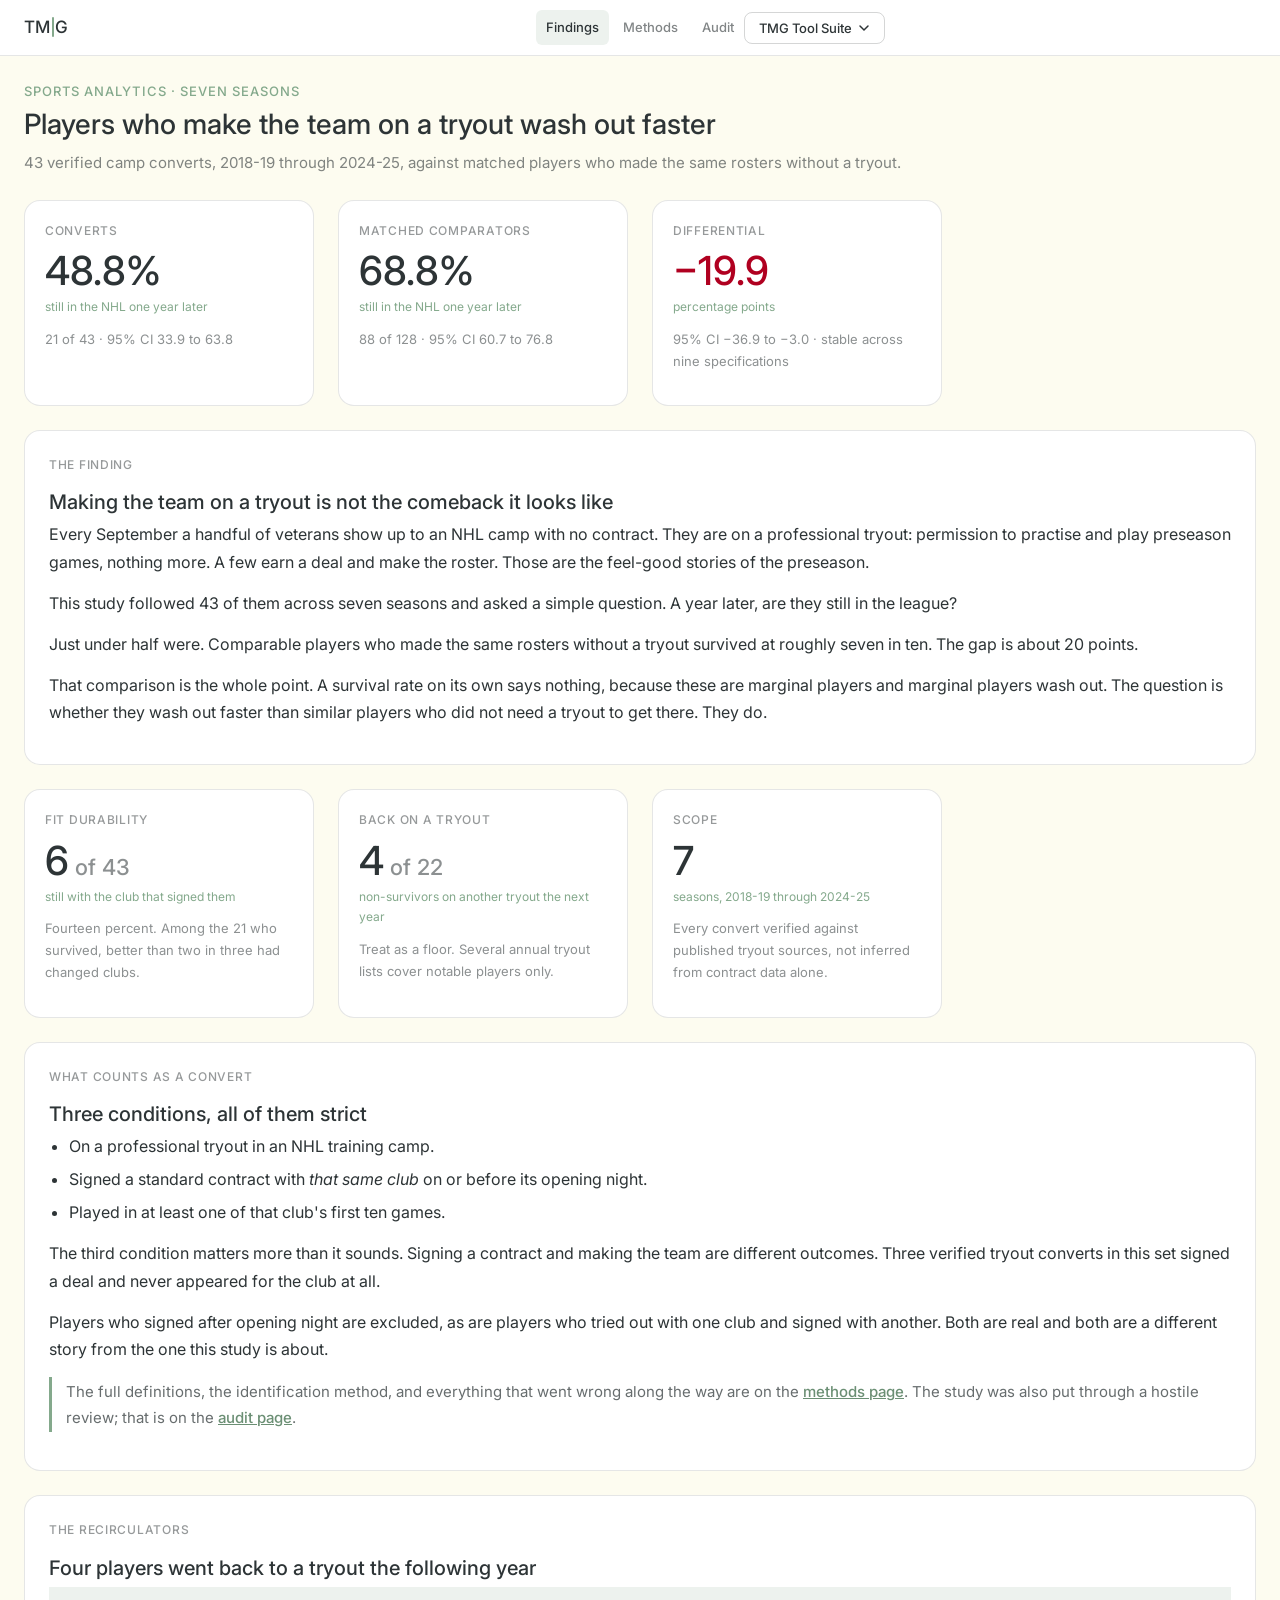
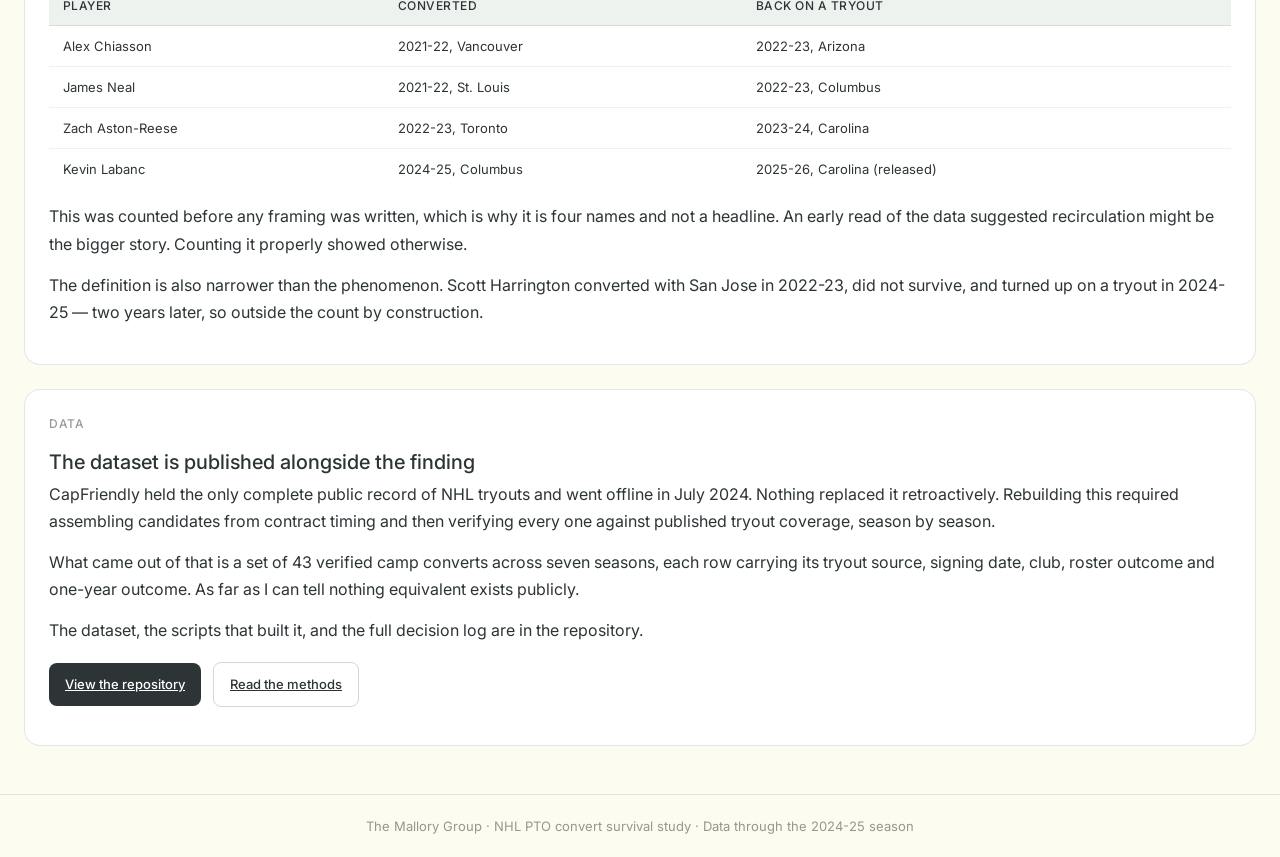
==== commit bec05c4d: "Refactor methods.html: Improve HTML structure and accessibility, enhance navigation dropdown, and up" ====
--- a/index.html
+++ b/index.html
@@ -1,251 +1,441 @@
-<!DOCTYPE html>
+<!doctype html>
 <html lang="en">
-<head>
-<meta charset="utf-8">
-<meta name="viewport" content="width=device-width, initial-scale=1">
-<title>NHL PTO Convert Survival | The Mallory Group</title>
-<link rel="preconnect" href="https://fonts.googleapis.com">
-<link href="https://fonts.googleapis.com/css2?family=Inter:wght@400;500&display=swap" rel="stylesheet">
-<link rel="stylesheet" href="https://rmallorybpc.github.io/tmg-brand-guide/dist/tmg.css">
-<style>
-    .tmg-nav-left { display:flex; align-items:center; gap:20px; }
-    .tmg-navlinks { display:flex; gap:4px; }
-    .tmg-navlink { font-size:13px; font-weight:500; color:rgba(45,52,54,0.60);
-      text-decoration:none; padding:6px 10px; border-radius:6px; transition:all .12s; }
-    .tmg-navlink:hover { background:rgba(132,169,140,0.10); color:var(--tmg-charcoal); }
-    .tmg-navlink.active { color:var(--tmg-charcoal); background:rgba(132,169,140,0.15); }
-    .tmg-dd-group { font-size:11px; font-weight:500; letter-spacing:.07em;
-      text-transform:uppercase; color:rgba(45,52,54,0.42); margin:10px 12px 4px; }
-    .tmg-dropdown-menu > div:first-child .tmg-dd-group { margin-top:4px; }
-    .tmg-dropdown-menu { min-width:270px; max-height:70vh; overflow-y:auto; }
-    .prose p { margin:0 0 14px; } .prose ul { margin:0 0 14px; padding-left:20px; }
-    .prose li { margin-bottom:6px; }
-    .prose h3 { font-size:16px; font-weight:500; margin:22px 0 8px; }
-    .stat-row { display:flex; gap:var(--tmg-gap); flex-wrap:wrap; margin:18px 0 6px; }
-    .stat { flex:1; min-width:150px; }
-    .big { font-size:40px; font-weight:500; line-height:1.1; margin:0 0 4px; }
-    .neg { color:var(--tmg-error); } .pos { color:var(--tmg-success); }
-    .tag { display:inline-block; font-size:11px; font-weight:500; padding:2px 8px;
-      border-radius:4px; letter-spacing:.04em; }
-    .t-wrong { background:rgba(176,0,32,.12); color:var(--tmg-error); }
-    .t-soft { background:rgba(196,127,0,.14); color:var(--tmg-warning); }
-    .t-unver { background:rgba(45,52,54,.10); color:rgba(45,52,54,.65); }
-    .t-ver { background:rgba(46,133,64,.12); color:var(--tmg-success); }
-    .note { border-left:3px solid var(--tmg-sage); padding:2px 0 2px 14px;
-      margin:16px 0; color:rgba(45,52,54,.72); font-size:15px; }
-    .scroll { overflow-x:auto; }
-</style>
-</head>
-<body>
-<nav class="tmg-nav" role="banner">
-  <div class="tmg-nav-left">
-    <div class="tmg-logo" aria-label="The Mallory Group">
-      <span>TM</span><div class="tmg-logo-divider" aria-hidden="true"></div><span>G</span>
-    </div>
-    <div class="tmg-navlinks"><a href="index.html" class="tmg-navlink active" aria-current="page">Findings</a><a href="methods.html" class="tmg-navlink">Methods</a><a href="audit.html" class="tmg-navlink">Audit</a></div>
-  </div>
-  <div class="tmg-dropdown-wrap">
-    <button class="tmg-dropdown-btn" id="tmgDdBtn" aria-haspopup="true"
-            aria-expanded="false" aria-controls="tmgDdMenu">
-      TMG Tool Suite
-      <svg class="tmg-chevron" viewBox="0 0 12 12" fill="none" width="12" height="12" aria-hidden="true">
-        <path d="M2 4l4 4 4-4" stroke="currentColor" stroke-width="1.5" stroke-linecap="round"/>
-      </svg>
-    </button>
-    <div class="tmg-dropdown-menu" id="tmgDdMenu" role="menu">
-      <div role="group" aria-label="Research and Systems">
-        <p class="tmg-dd-group">Research and Systems</p>
-        <a href="https://rmallorybpc.github.io/federal-ai-spend-audit/" target="_blank" rel="noreferrer" role="menuitem">Federal AI Spend Audit</a>
-        <a href="https://rmallorybpc.github.io/pdf-multi-agent-analysis/" target="_blank" rel="noreferrer" role="menuitem">PDF Multi-Agent Analysis</a>
-        <a href="https://content-integrity-audit.pages.dev/" target="_blank" rel="noreferrer" role="menuitem">Content Integrity</a>
-        <a href="https://rmallorybpc.github.io/colorado-snowpack-enso/" target="_blank" rel="noreferrer" role="menuitem">Colorado ENSO Explorer</a>
+  <head>
+    <meta charset="utf-8" />
+    <meta name="viewport" content="width=device-width, initial-scale=1" />
+    <title>NHL PTO Convert Survival | The Mallory Group</title>
+    <link rel="preconnect" href="https://fonts.googleapis.com" />
+    <link
+      href="https://fonts.googleapis.com/css2?family=Inter:wght@400;500&display=swap"
+      rel="stylesheet"
+    />
+    <link rel="stylesheet" href="tmg.css" />
+  </head>
+  <body>
+    <nav class="tmg-nav" role="banner">
+      <div class="tmg-nav-left">
+        <div class="tmg-logo" aria-label="The Mallory Group">
+          <span>TM</span>
+          <div class="tmg-logo-divider" aria-hidden="true"></div>
+          <span>G</span>
+        </div>
       </div>
-      <div role="group" aria-label="Talent Research">
-        <p class="tmg-dd-group">Talent Research</p>
-        <a href="https://rmallorybpc.github.io/talent-portability-research/" target="_blank" rel="noreferrer" role="menuitem">Talent Portability Research</a>
-        <a href="https://rmallorybpc.github.io/external-hire-premium/" target="_blank" rel="noreferrer" role="menuitem">External Hire Premium</a>
-        <a href="https://rmallorybpc.github.io/nfl-coach-continuity/" target="_blank" rel="noreferrer" role="menuitem">NFL Coach Continuity</a>
-        <a href="https://rmallorybpc.github.io/nhl-reunion/" target="_blank" rel="noreferrer" role="menuitem">NHL Reunion</a>
-        <a href="https://rmallorybpc.github.io/nhl-play-for-contract/" target="_blank" rel="noreferrer" role="menuitem">NHL Play for Contract</a>
-        <a href="https://rmallorybpc.github.io/nhl-free-agency-research/welcome.html" target="_blank" rel="noreferrer" role="menuitem">NHL Free Agency Research</a>
-        <a href="https://rmallorybpc.github.io/nba-research-project/" target="_blank" rel="noreferrer" role="menuitem">NBA Supermax Research</a>
+      <div class="tmg-nav-center">
+        <div class="tmg-navlinks">
+          <a href="index.html" class="tmg-navlink active" aria-current="page"
+            >Findings</a
+          ><a href="methods.html" class="tmg-navlink">Methods</a
+          ><a href="audit.html" class="tmg-navlink">Audit</a>
+        </div>
       </div>
-      <div role="group" aria-label="Sports Tools">
-        <p class="tmg-dd-group">Sports Tools</p>
-        <a href="https://rmallorybpc.github.io/nflanalysis/dashboard/src/findings.html?season=2022&amp;team_id=PHI" target="_blank" rel="noreferrer" role="menuitem">NFL Team Findings Dashboard</a>
-        <a href="https://rmallorybpc.github.io/nfl-environment-reprojection/" target="_blank" rel="noreferrer" role="menuitem">NFL Environment Reprojection</a>
+      <div class="tmg-dropdown-wrap">
+        <button
+          class="tmg-dropdown-btn"
+          id="tmgDdBtn"
+          aria-haspopup="true"
+          aria-expanded="false"
+          aria-controls="tmgDdMenu"
+        >
+          TMG Tool Suite
+          <svg
+            class="tmg-chevron"
+            viewBox="0 0 12 12"
+            fill="none"
+            width="12"
+            height="12"
+            aria-hidden="true"
+          >
+            <path
+              d="M2 4l4 4 4-4"
+              stroke="currentColor"
+              stroke-width="1.5"
+              stroke-linecap="round"
+            />
+          </svg>
+        </button>
+        <div class="tmg-dropdown-menu" id="tmgDdMenu" role="menu">
+          <div role="group" aria-label="Research and Systems">
+            <p class="tmg-dd-group">Research and Systems</p>
+            <a
+              href="https://rmallorybpc.github.io/federal-ai-spend-audit/"
+              target="_blank"
+              rel="noreferrer"
+              role="menuitem"
+              >Federal AI Spend Audit</a
+            >
+            <a
+              href="https://rmallorybpc.github.io/pdf-multi-agent-analysis/"
+              target="_blank"
+              rel="noreferrer"
+              role="menuitem"
+              >PDF Multi-Agent Analysis</a
+            >
+            <a
+              href="https://content-integrity-audit.pages.dev/"
+              target="_blank"
+              rel="noreferrer"
+              role="menuitem"
+              >Content Integrity</a
+            >
+            <a
+              href="https://rmallorybpc.github.io/colorado-snowpack-enso/"
+              target="_blank"
+              rel="noreferrer"
+              role="menuitem"
+              >Colorado ENSO Explorer</a
+            >
+          </div>
+          <div role="group" aria-label="Talent Research">
+            <p class="tmg-dd-group">Talent Research</p>
+            <a
+              href="https://rmallorybpc.github.io/talent-portability-research/"
+              target="_blank"
+              rel="noreferrer"
+              role="menuitem"
+              >Talent Portability Research</a
+            >
+            <a
+              href="https://rmallorybpc.github.io/external-hire-premium/"
+              target="_blank"
+              rel="noreferrer"
+              role="menuitem"
+              >External Hire Premium</a
+            >
+            <a
+              href="https://rmallorybpc.github.io/nfl-coach-continuity/"
+              target="_blank"
+              rel="noreferrer"
+              role="menuitem"
+              >NFL Coach Continuity</a
+            >
+            <a
+              href="https://rmallorybpc.github.io/nhl-reunion/"
+              target="_blank"
+              rel="noreferrer"
+              role="menuitem"
+              >NHL Reunion</a
+            >
+            <a
+              href="https://rmallorybpc.github.io/nhl-play-for-contract/"
+              target="_blank"
+              rel="noreferrer"
+              role="menuitem"
+              >NHL Play for Contract</a
+            >
+            <a
+              href="https://rmallorybpc.github.io/nhl-free-agency-research/welcome.html"
+              target="_blank"
+              rel="noreferrer"
+              role="menuitem"
+              >NHL Free Agency Research</a
+            >
+            <a
+              href="https://rmallorybpc.github.io/nba-research-project/"
+              target="_blank"
+              rel="noreferrer"
+              role="menuitem"
+              >NBA Supermax Research</a
+            >
+          </div>
+          <div role="group" aria-label="Sports Tools">
+            <p class="tmg-dd-group">Sports Tools</p>
+            <a
+              href="https://rmallorybpc.github.io/nflanalysis/dashboard/src/findings.html?season=2022&amp;team_id=PHI"
+              target="_blank"
+              rel="noreferrer"
+              role="menuitem"
+              >NFL Team Findings Dashboard</a
+            >
+            <a
+              href="https://rmallorybpc.github.io/nfl-environment-reprojection/"
+              target="_blank"
+              rel="noreferrer"
+              role="menuitem"
+              >NFL Environment Reprojection</a
+            >
+          </div>
+          <div role="group" aria-label="Personal">
+            <p class="tmg-dd-group">Personal</p>
+            <a
+              href="https://rmallorybpc.github.io/recipes/"
+              target="_blank"
+              rel="noreferrer"
+              role="menuitem"
+              >Family Recipes and Grocery List</a
+            >
+            <a
+              href="https://rmallorybpc.github.io/housing-market-intel/"
+              target="_blank"
+              rel="noreferrer"
+              role="menuitem"
+              >Housing Market Intel</a
+            >
+            <a
+              href="https://rmallorybpc.github.io/real-estate-report/"
+              target="_blank"
+              rel="noreferrer"
+              role="menuitem"
+              >Real Estate Report</a
+            >
+          </div>
+        </div>
       </div>
-      <div role="group" aria-label="Personal">
-        <p class="tmg-dd-group">Personal</p>
-        <a href="https://rmallorybpc.github.io/recipes/" target="_blank" rel="noreferrer" role="menuitem">Family Recipes and Grocery List</a>
-        <a href="https://rmallorybpc.github.io/housing-market-intel/" target="_blank" rel="noreferrer" role="menuitem">Housing Market Intel</a>
-        <a href="https://rmallorybpc.github.io/real-estate-report/" target="_blank" rel="noreferrer" role="menuitem">Real Estate Report</a>
+    </nav>
+    <div class="tmg-page tmg-container">
+      <div class="tmg-page-header">
+        <p class="tmg-eyebrow">Sports analytics &middot; Seven seasons</p>
+        <h1 class="tmg-page-title">
+          Players who make the team on a tryout wash out faster
+        </h1>
+        <p class="tmg-page-desc">
+          43 verified camp converts, 2018-19 through 2024-25, against matched
+          players who made the same rosters without a tryout.
+        </p>
+      </div>
+
+      <div class="tmg-bento-grid">
+        <div class="tmg-card">
+          <p class="tmg-card-label">Converts</p>
+          <p class="big">48.8%</p>
+          <p class="tmg-card-sub">still in the NHL one year later</p>
+          <p class="tmg-body-sm tmg-text-muted" style="margin-top: 10px">
+            21 of 43 &middot; 95% CI 33.9 to 63.8
+          </p>
+        </div>
+
+        <div class="tmg-card">
+          <p class="tmg-card-label">Matched comparators</p>
+          <p class="big">68.8%</p>
+          <p class="tmg-card-sub">still in the NHL one year later</p>
+          <p class="tmg-body-sm tmg-text-muted" style="margin-top: 10px">
+            88 of 128 &middot; 95% CI 60.7 to 76.8
+          </p>
+        </div>
+
+        <div class="tmg-card">
+          <p class="tmg-card-label">Differential</p>
+          <p class="big neg">&minus;19.9</p>
+          <p class="tmg-card-sub">percentage points</p>
+          <p class="tmg-body-sm tmg-text-muted" style="margin-top: 10px">
+            95% CI &minus;36.9 to &minus;3.0 &middot; stable across nine
+            specifications
+          </p>
+        </div>
+
+        <div class="tmg-card-wide prose">
+          <p class="tmg-card-label">The finding</p>
+          <h2 class="tmg-h2">
+            Making the team on a tryout is not the comeback it looks like
+          </h2>
+          <p>
+            Every September a handful of veterans show up to an NHL camp with no
+            contract. They are on a professional tryout: permission to practise
+            and play preseason games, nothing more. A few earn a deal and make
+            the roster. Those are the feel-good stories of the preseason.
+          </p>
+          <p>
+            This study followed 43 of them across seven seasons and asked a
+            simple question. A year later, are they still in the league?
+          </p>
+          <p>
+            Just under half were. Comparable players who made the same rosters
+            without a tryout survived at roughly seven in ten. The gap is about
+            20 points.
+          </p>
+          <p>
+            That comparison is the whole point. A survival rate on its own says
+            nothing, because these are marginal players and marginal players
+            wash out. The question is whether they wash out faster than similar
+            players who did not need a tryout to get there. They do.
+          </p>
+        </div>
+
+        <div class="tmg-card">
+          <p class="tmg-card-label">Fit durability</p>
+          <p class="big">
+            6<span class="tmg-text-muted" style="font-size: 22px"> of 43</span>
+          </p>
+          <p class="tmg-card-sub">still with the club that signed them</p>
+          <p class="tmg-body-sm tmg-text-muted" style="margin-top: 10px">
+            Fourteen percent. Among the 21 who survived, better than two in
+            three had changed clubs.
+          </p>
+        </div>
+
+        <div class="tmg-card">
+          <p class="tmg-card-label">Back on a tryout</p>
+          <p class="big">
+            4<span class="tmg-text-muted" style="font-size: 22px"> of 22</span>
+          </p>
+          <p class="tmg-card-sub">
+            non-survivors on another tryout the next year
+          </p>
+          <p class="tmg-body-sm tmg-text-muted" style="margin-top: 10px">
+            Treat as a floor. Several annual tryout lists cover notable players
+            only.
+          </p>
+        </div>
+
+        <div class="tmg-card">
+          <p class="tmg-card-label">Scope</p>
+          <p class="big">7</p>
+          <p class="tmg-card-sub">seasons, 2018-19 through 2024-25</p>
+          <p class="tmg-body-sm tmg-text-muted" style="margin-top: 10px">
+            Every convert verified against published tryout sources, not
+            inferred from contract data alone.
+          </p>
+        </div>
+
+        <div class="tmg-card-wide prose">
+          <p class="tmg-card-label">What counts as a convert</p>
+          <h2 class="tmg-h2">Three conditions, all of them strict</h2>
+          <ul>
+            <li>On a professional tryout in an NHL training camp.</li>
+            <li>
+              Signed a standard contract with <em>that same club</em> on or
+              before its opening night.
+            </li>
+            <li>Played in at least one of that club's first ten games.</li>
+          </ul>
+          <p>
+            The third condition matters more than it sounds. Signing a contract
+            and making the team are different outcomes. Three verified tryout
+            converts in this set signed a deal and never appeared for the club
+            at all.
+          </p>
+          <p>
+            Players who signed after opening night are excluded, as are players
+            who tried out with one club and signed with another. Both are real
+            and both are a different story from the one this study is about.
+          </p>
+          <p class="note">
+            The full definitions, the identification method, and everything that
+            went wrong along the way are on the
+            <a href="methods.html">methods page</a>. The study was also put
+            through a hostile review; that is on the
+            <a href="audit.html">audit page</a>.
+          </p>
+        </div>
+
+        <div class="tmg-card-wide prose">
+          <p class="tmg-card-label">The recirculators</p>
+          <h2 class="tmg-h2">
+            Four players went back to a tryout the following year
+          </h2>
+          <div class="scroll">
+            <table class="tmg-table">
+              <thead>
+                <tr>
+                  <th scope="col">Player</th>
+                  <th scope="col">Converted</th>
+                  <th scope="col">Back on a tryout</th>
+                </tr>
+              </thead>
+              <tbody>
+                <tr>
+                  <td>Alex Chiasson</td>
+                  <td>2021-22, Vancouver</td>
+                  <td>2022-23, Arizona</td>
+                </tr>
+                <tr>
+                  <td>James Neal</td>
+                  <td>2021-22, St. Louis</td>
+                  <td>2022-23, Columbus</td>
+                </tr>
+                <tr>
+                  <td>Zach Aston-Reese</td>
+                  <td>2022-23, Toronto</td>
+                  <td>2023-24, Carolina</td>
+                </tr>
+                <tr>
+                  <td>Kevin Labanc</td>
+                  <td>2024-25, Columbus</td>
+                  <td>2025-26, Carolina (released)</td>
+                </tr>
+              </tbody>
+            </table>
+          </div>
+          <p style="margin-top: 14px">
+            This was counted before any framing was written, which is why it is
+            four names and not a headline. An early read of the data suggested
+            recirculation might be the bigger story. Counting it properly showed
+            otherwise.
+          </p>
+          <p>
+            The definition is also narrower than the phenomenon. Scott
+            Harrington converted with San Jose in 2022-23, did not survive, and
+            turned up on a tryout in 2024-25 &mdash; two years later, so outside
+            the count by construction.
+          </p>
+        </div>
+
+        <div class="tmg-card-wide prose">
+          <p class="tmg-card-label">Data</p>
+          <h2 class="tmg-h2">The dataset is published alongside the finding</h2>
+          <p>
+            CapFriendly held the only complete public record of NHL tryouts and
+            went offline in July 2024. Nothing replaced it retroactively.
+            Rebuilding this required assembling candidates from contract timing
+            and then verifying every one against published tryout coverage,
+            season by season.
+          </p>
+          <p>
+            What came out of that is a set of 43 verified camp converts across
+            seven seasons, each row carrying its tryout source, signing date,
+            club, roster outcome and one-year outcome. As far as I can tell
+            nothing equivalent exists publicly.
+          </p>
+          <p>
+            The dataset, the scripts that built it, and the full decision log
+            are in the repository.
+          </p>
+          <p style="margin-top: 18px">
+            <a
+              class="tmg-btn"
+              href="https://github.com/rmallorybpc/nhl-pto-survival"
+              target="_blank"
+              rel="noreferrer"
+              >View the repository</a
+            >
+            <a
+              class="tmg-btn-ghost"
+              href="methods.html"
+              style="margin-left: 8px"
+              >Read the methods</a
+            >
+          </p>
+        </div>
       </div>
     </div>
-  </div>
-</nav>
-<div class="tmg-page tmg-container">
-  <div class="tmg-page-header">
-    <p class="tmg-eyebrow">Sports analytics &middot; Seven seasons</p>
-    <h1 class="tmg-page-title">Players who make the team on a tryout wash out faster</h1>
-    <p class="tmg-page-desc">43 camp converts, 41 of them verified against published tryout sources, 2018-19 through 2024-25, against matched players who made the same rosters without a tryout.</p>
-  </div>
-
-  <div class="tmg-bento-grid">
-
-    <div class="tmg-card">
-      <p class="tmg-card-label">Converts</p>
-      <p class="big">48.8%</p>
-      <p class="tmg-card-sub">still in the NHL one year later</p>
-      <p class="tmg-body-sm tmg-text-muted" style="margin-top:10px">21 of 43 &middot; 95% CI 33.9 to 63.8</p>
-    </div>
-
-    <div class="tmg-card">
-      <p class="tmg-card-label">Matched comparators</p>
-      <p class="big">68.8%</p>
-      <p class="tmg-card-sub">still in the NHL one year later</p>
-      <p class="tmg-body-sm tmg-text-muted" style="margin-top:10px">88 of 128 &middot; 95% CI 60.7 to 76.8</p>
-    </div>
-
-    <div class="tmg-card">
-      <p class="tmg-card-label">Differential</p>
-      <p class="big neg">&minus;19.9</p>
-      <p class="tmg-card-sub">percentage points</p>
-      <p class="tmg-body-sm tmg-text-muted" style="margin-top:10px">95% CI &minus;36.9 to &minus;3.0 &middot; stable across nine specifications</p>
-      <p class="tmg-body-sm tmg-text-muted" style="margin-top:8px">Those specifications vary how
-      comparators are matched. None varies who counts as a convert, which is the larger risk.</p>
-    </div>
-
-    <div class="tmg-card-wide prose">
-      <p class="tmg-card-label">The finding</p>
-      <h2 class="tmg-h2">Making the team on a tryout is not the comeback it looks like</h2>
-      <p>Every September a handful of veterans show up to an NHL camp with no contract.
-      They are on a professional tryout: permission to practise and play preseason games,
-      nothing more. A few earn a deal and make the roster. Those are the feel-good stories
-      of the preseason.</p>
-      <p>This study followed 43 of them across seven seasons and asked a simple question.
-      A year later, are they still in the league?</p>
-      <p>Just under half were. Comparable players who made the same rosters without a
-      tryout survived at roughly seven in ten. The gap is about 20 points.</p>
-      <p>That comparison is the whole point. A survival rate on its own says nothing,
-      because these are marginal players and marginal players wash out. The question is
-      whether they wash out faster than similar players who did not need a tryout to get
-      there. They do.</p>
-    </div>
-
-    <div class="tmg-card">
-      <p class="tmg-card-label">Fit durability</p>
-      <p class="big">6<span class="tmg-text-muted" style="font-size:22px"> of 43</span></p>
-      <p class="tmg-card-sub">still with the club that signed them</p>
-      <p class="tmg-body-sm tmg-text-muted" style="margin-top:10px">Fourteen percent. Among the
-      21 who survived, better than two in three had changed clubs.</p>
-    </div>
-
-    <div class="tmg-card">
-      <p class="tmg-card-label">Back on a tryout</p>
-      <p class="big">4<span class="tmg-text-muted" style="font-size:22px"> of 22</span></p>
-      <p class="tmg-card-sub">non-survivors on another tryout the next year</p>
-      <p class="tmg-body-sm tmg-text-muted" style="margin-top:10px">Treat as a floor. Several annual
-      tryout lists cover notable players only.</p>
-    </div>
-
-    <div class="tmg-card">
-      <p class="tmg-card-label">Scope</p>
-      <p class="big">7</p>
-      <p class="tmg-card-sub">seasons, 2018-19 through 2024-25</p>
-      <p class="tmg-body-sm tmg-text-muted" style="margin-top:10px">Converts verified against published
-      tryout sources rather than inferred from contract data. Two of the 43 remain unresolved.
-      Treat 43 as a lower bound.</p>
-    </div>
-
-    <div class="tmg-card-wide prose">
-      <p class="tmg-card-label">What counts as a convert</p>
-      <h2 class="tmg-h2">Three conditions, all of them strict</h2>
-      <ul>
-        <li>On a professional tryout in an NHL training camp.</li>
-        <li>Signed a standard contract with <em>that same club</em> on or before its opening night.</li>
-        <li>Played in at least one of that club's first ten games.</li>
-      </ul>
-      <p>The third condition matters more than it sounds. Signing a contract and making the
-      team are different outcomes. Three verified tryout converts in this set signed a deal
-      and never appeared for the club at all.</p>
-      <p>Players who signed after opening night are excluded, as are players who tried out
-      with one club and signed with another. Both are real and both are a different story
-      from the one this study is about.</p>
-      <p class="note">The full definitions, the identification method, and everything that
-      went wrong along the way are on the <a href="methods.html">methods page</a>. The study
-      was also put through a hostile review; that is on the <a href="audit.html">audit page</a>.</p>
-    </div>
-
-    <div class="tmg-card-wide prose">
-      <p class="tmg-card-label">The recirculators</p>
-      <h2 class="tmg-h2">Four players went back to a tryout the following year</h2>
-      <div class="scroll">
-      <table class="tmg-table">
-        <thead>
-          <tr>
-            <th scope="col">Player</th>
-            <th scope="col">Converted</th>
-            <th scope="col">Back on a tryout</th>
-          </tr>
-        </thead>
-        <tbody>
-          <tr><td>Alex Chiasson</td><td>2021-22, Vancouver</td><td>2022-23, Arizona</td></tr>
-          <tr><td>James Neal</td><td>2021-22, St. Louis</td><td>2022-23, Columbus</td></tr>
-          <tr><td>Zach Aston-Reese</td><td>2022-23, Toronto</td><td>2023-24, Carolina</td></tr>
-          <tr><td>Kevin Labanc</td><td>2024-25, Columbus</td><td>2025-26, Carolina (released)</td></tr>
-        </tbody>
-      </table>
-      </div>
-      <p style="margin-top:14px">This was counted before any framing was written, which is
-      why it is four names and not a headline. An early read of the data suggested
-      recirculation might be the bigger story. Counting it properly showed otherwise.</p>
-      <p>The definition is also narrower than the phenomenon. Scott Harrington converted with
-      San Jose in 2022-23, did not survive, and turned up on a tryout in 2024-25 &mdash; two
-      years later, so outside the count by construction.</p>
-    </div>
-
-    <div class="tmg-card-wide prose">
-      <p class="tmg-card-label">Data</p>
-      <h2 class="tmg-h2">The dataset is published alongside the finding</h2>
-      <p>CapFriendly held the most complete public record of NHL tryouts and went offline in
-      July 2024. Nothing replaced it retroactively. Rebuilding this required assembling
-      candidates from contract timing and then verifying every one against published tryout
-      coverage, season by season.</p>
-      <p>What came out of that is a set of 43 camp converts across seven seasons, 41 of them verified,
-      each row carrying its tryout source, signing date, club, roster outcome and one-year
-      outcome. As far as I can tell nothing equivalent exists publicly.</p>
-      <p>The dataset, the scripts that built it, and the full decision log are in the
-      repository.</p>
-      <p style="margin-top:18px">
-        <a class="tmg-btn" href="https://github.com/rmallorybpc/nhl-pto-survival" target="_blank" rel="noreferrer">View the repository</a>
-        <a class="tmg-btn-ghost" href="methods.html" style="margin-left:8px">Read the methods</a>
-      </p>
-    </div>
-
-  </div>
-
-</div>
-<footer class="tmg-footer">The Mallory Group &middot; NHL PTO convert survival study &middot; Data through the 2024-25 season</footer>
-<script>
-(function(){
-  var b=document.getElementById('tmgDdBtn'), m=document.getElementById('tmgDdMenu');
-  if(!b||!m) return;
-  b.addEventListener('click',function(e){
-    e.stopPropagation();
-    var open=m.classList.toggle('open');
-    b.classList.toggle('open',open);
-    b.setAttribute('aria-expanded',open?'true':'false');
-  });
-  document.addEventListener('click',function(){
-    m.classList.remove('open'); b.classList.remove('open');
-    b.setAttribute('aria-expanded','false');
-  });
-  document.addEventListener('keydown',function(e){
-    if(e.key==='Escape'){ m.classList.remove('open'); b.classList.remove('open');
-      b.setAttribute('aria-expanded','false'); b.focus(); }
-  });
-})();
-</script>
-</body>
-</html>+    <footer class="tmg-footer">
+      The Mallory Group &middot; NHL PTO convert survival study &middot; Data
+      through the 2024-25 season
+    </footer>
+    <script>
+      (function () {
+        var b = document.getElementById("tmgDdBtn"),
+          m = document.getElementById("tmgDdMenu");
+        if (!b || !m) return;
+        b.addEventListener("click", function (e) {
+          e.stopPropagation();
+          var open = m.classList.toggle("open");
+          b.classList.toggle("open", open);
+          b.setAttribute("aria-expanded", open ? "true" : "false");
+        });
+        document.addEventListener("click", function () {
+          m.classList.remove("open");
+          b.classList.remove("open");
+          b.setAttribute("aria-expanded", "false");
+        });
+        document.addEventListener("keydown", function (e) {
+          if (e.key === "Escape") {
+            m.classList.remove("open");
+            b.classList.remove("open");
+            b.setAttribute("aria-expanded", "false");
+            b.focus();
+          }
+        });
+      })();
+    </script>
+  </body>
+</html>
--- a/tmg.css
+++ b/tmg.css
@@ -0,0 +1,324 @@
+/* ============================================================
+   TMG Design System — The Mallory Group
+   dist/tmg.css — v2.0
+
+   CDN usage (add to every repo <head>):
+   <link rel="stylesheet" href="https://rmallorybpc.github.io/tmg-brand-guide/dist/tmg.css">
+
+   Google Font (add above the CSS link):
+   <link rel="preconnect" href="https://fonts.googleapis.com">
+   <link href="https://fonts.googleapis.com/css2?family=Inter:wght@400;500&display=swap" rel="stylesheet">
+   ============================================================ */
+
+
+/* ── 1. Tokens ─────────────────────────────────────────────── */
+:root {
+  /* Palette */
+  --tmg-cream:        #FDFCF0;
+  --tmg-charcoal:     #2D3436;
+  --tmg-sage:         #84A98C;
+  --tmg-sage-hover:   #6B8F74;
+  --tmg-charcoal-hover: #3D4446;
+  --tmg-white:        #FFFFFF;
+  --tmg-muted:        rgba(45, 52, 54, 0.55);
+  --tmg-muted-strong: rgba(45, 52, 54, 0.60);
+  --tmg-hint:         rgba(45, 52, 54, 0.35);
+  --tmg-ghost-border: rgba(45, 52, 54, 0.20);
+
+  /* Semantic */
+  --tmg-bg:           var(--tmg-cream);
+  --tmg-text:         var(--tmg-charcoal);
+  --tmg-accent:       var(--tmg-sage);
+  --tmg-surface:      var(--tmg-white);
+
+  /* Status */
+  --tmg-success:      #2E8540;
+  --tmg-warning:      #C47F00;
+  --tmg-error:        #B00020;
+
+  /* Borders */
+  --tmg-border:       1px solid rgba(45, 52, 54, 0.12);
+  --tmg-border-hover: 1px solid rgba(132, 169, 140, 0.50);
+
+  /* Radii */
+  --tmg-bento-radius: 16px;
+  --tmg-nav-radius:   8px;
+  --tmg-btn-radius:   8px;
+
+  /* Spacing */
+  --tmg-gap:          24px;
+  --tmg-gap-sm:       12px;
+
+  /* Elevation */
+  --tmg-shadow-sm:    0 1px 3px rgba(45, 52, 54, 0.08);
+  --tmg-shadow-md:    0 2px 8px rgba(45, 52, 54, 0.10);
+}
+
+
+/* ── 2. Reset & base ───────────────────────────────────────── */
+*, *::before, *::after { box-sizing: border-box; }
+
+body {
+  background: var(--tmg-bg);
+  color: var(--tmg-text);
+  font-family: Inter, -apple-system, BlinkMacSystemFont, "Segoe UI", Roboto, "Helvetica Neue", Arial, sans-serif;
+  font-size: 16px;
+  line-height: 1.7;
+  margin: 0;
+}
+
+:focus-visible {
+  outline: 3px solid rgba(132, 169, 140, 0.40);
+  outline-offset: 2px;
+}
+
+.sr-only {
+  position: absolute; width: 1px; height: 1px; padding: 0;
+  margin: -1px; overflow: hidden; clip: rect(0,0,0,0);
+  white-space: nowrap; border: 0;
+}
+
+
+/* ── 3. Typography ─────────────────────────────────────────── */
+.tmg-eyebrow    { font-size: 13px;  font-weight: 500; letter-spacing: 0.08em; text-transform: uppercase; color: var(--tmg-sage); margin: 0 0 4px; }
+.tmg-h1         { font-size: 28px;  font-weight: 500; line-height: 1.3; color: var(--tmg-charcoal); margin: 0 0 8px; }
+.tmg-h2         { font-size: 20px;  font-weight: 500; line-height: 1.3; color: var(--tmg-charcoal); margin: 0 0 6px; }
+.tmg-h3         { font-size: 16px;  font-weight: 500; line-height: 1.3; color: var(--tmg-charcoal); margin: 0 0 6px; }
+.tmg-body       { font-size: 16px;  font-weight: 400; line-height: 1.7; color: var(--tmg-charcoal); }
+.tmg-body-sm    { font-size: 13px;  font-weight: 400; color: var(--tmg-charcoal); }
+.tmg-label      { font-size: 13px;  font-weight: 500; color: var(--tmg-charcoal); }
+.tmg-label-caps { font-size: 12px;  font-weight: 500; letter-spacing: 0.06em; text-transform: uppercase; color: rgba(45,52,54,0.50); }
+.tmg-metric     { font-size: 28px;  font-weight: 500; color: var(--tmg-charcoal); }
+.tmg-text-muted { color: rgba(45, 52, 54, 0.55); }
+.tmg-text-accent{ color: var(--tmg-sage); }
+
+a { color: var(--tmg-sage-hover); }
+a:hover { color: var(--tmg-charcoal); }
+
+
+/* ── 4. Navigation ─────────────────────────────────────────── */
+.tmg-nav {
+  position: sticky; top: 0; z-index: 100;
+  background: var(--tmg-white); border-bottom: var(--tmg-border);
+  padding: 0 24px; height: 56px;
+  display: grid; grid-template-columns: 1fr auto 1fr; align-items: center;
+}
+
+.tmg-logo {
+  display: flex; align-items: center;
+  font-size: 17px; font-weight: 500; letter-spacing: 0.02em;
+  color: var(--tmg-charcoal); text-decoration: none;
+}
+
+.tmg-logo-divider {
+  width: 2px; height: 20px;
+  background: var(--tmg-sage); border-radius: 2px; margin: 0 1px;
+}
+
+.tmg-dropdown-wrap { position: relative; }
+
+.tmg-dropdown-btn {
+  background: transparent; border: 1px solid rgba(45,52,54,0.20);
+  border-radius: var(--tmg-btn-radius); padding: 7px 14px;
+  font-size: 13px; font-weight: 500; color: var(--tmg-charcoal);
+  cursor: pointer; display: inline-flex; align-items: center; gap: 6px;
+  font-family: inherit; transition: background 0.15s;
+}
+.tmg-dropdown-btn:hover,
+.tmg-dropdown-btn.open          { background: rgba(132,169,140,0.10); }
+.tmg-dropdown-btn:focus-visible { outline: 3px solid rgba(132,169,140,0.35); outline-offset: 2px; }
+
+.tmg-chevron { transition: transform 0.2s; flex-shrink: 0; }
+.tmg-dropdown-btn.open .tmg-chevron { transform: rotate(180deg); }
+
+.tmg-dropdown-menu {
+  display: none; position: absolute; right: 0; top: calc(100% + 6px);
+  background: var(--tmg-white); border: var(--tmg-border);
+  border-radius: 10px; padding: 6px; min-width: 220px;
+  z-index: 200; box-shadow: var(--tmg-shadow-md);
+}
+.tmg-dropdown-menu.open { display: block; }
+
+.tmg-dropdown-menu a {
+  display: block; padding: 8px 12px; border-radius: 6px;
+  font-size: 13px; color: var(--tmg-charcoal); text-decoration: none;
+  transition: background 0.12s, color 0.12s;
+}
+.tmg-dropdown-menu a:hover          { background: rgba(132,169,140,0.12); color: var(--tmg-sage-hover); }
+.tmg-dropdown-menu a:focus-visible  { outline: 2px solid var(--tmg-sage); outline-offset: -2px; border-radius: 6px; }
+
+
+/* ── 5. Layout ─────────────────────────────────────────────── */
+.tmg-page {
+  background: var(--tmg-bg);
+  min-height: 100vh;
+  padding: var(--tmg-gap);
+}
+
+.tmg-container {
+  max-width: 1280px;
+  margin: 0 auto;
+}
+
+.tmg-bento-grid {
+  display: grid;
+  grid-template-columns: repeat(auto-fit, minmax(280px, 1fr));
+  gap: var(--tmg-gap);
+}
+
+.tmg-page-header { margin-bottom: var(--tmg-gap); }
+.tmg-page-title  { font-size: 28px; font-weight: 500; color: var(--tmg-charcoal); margin: 0 0 8px; line-height: 1.3; }
+.tmg-page-desc   { font-size: 15px; color: rgba(45,52,54,0.60); margin: 0; }
+
+.tmg-footer {
+  padding: 20px 24px; text-align: center;
+  font-size: 13px; color: rgba(45,52,54,0.50);
+  border-top: var(--tmg-border); margin-top: var(--tmg-gap);
+}
+
+
+/* ── 6. Cards ──────────────────────────────────────────────── */
+.tmg-card {
+  background: var(--tmg-white);
+  border: var(--tmg-border);
+  border-radius: var(--tmg-bento-radius);
+  padding: 20px;
+}
+
+.tmg-card-wide {
+  background: var(--tmg-white);
+  border: var(--tmg-border);
+  border-radius: var(--tmg-bento-radius);
+  padding: 24px;
+  grid-column: 1 / -1;
+}
+
+.tmg-card-label { font-size: 12px; font-weight: 500; text-transform: uppercase; letter-spacing: 0.06em; color: rgba(45,52,54,0.50); margin: 0 0 8px; }
+.tmg-card-title { font-size: 16px; font-weight: 500; color: var(--tmg-charcoal); margin: 0 0 14px; }
+.tmg-card-value { font-size: 28px; font-weight: 500; color: var(--tmg-charcoal); margin: 0 0 4px; }
+.tmg-card-sub   { font-size: 12px; color: var(--tmg-sage); margin: 0; }
+.tmg-trend-up   { color: var(--tmg-success); font-size: 13px; font-weight: 500; }
+.tmg-trend-down { color: var(--tmg-error);   font-size: 13px; font-weight: 500; }
+
+
+/* ── 7. Buttons ────────────────────────────────────────────── */
+.tmg-btn {
+  background: var(--tmg-charcoal); color: var(--tmg-white);
+  border: none; border-radius: var(--tmg-btn-radius);
+  padding: 10px 16px; font-size: 13px; font-weight: 500;
+  cursor: pointer; display: inline-flex; align-items: center; gap: 6px;
+  font-family: inherit; transition: background 0.15s;
+}
+.tmg-btn:hover          { background: var(--tmg-charcoal-hover); }
+.tmg-btn:active         { transform: scale(0.98); }
+.tmg-btn:focus-visible  { outline: 3px solid rgba(45,52,54,0.20); outline-offset: 2px; }
+
+.tmg-btn-ghost {
+  background: transparent; color: var(--tmg-charcoal);
+  border: 1px solid rgba(45,52,54,0.20); border-radius: var(--tmg-btn-radius);
+  padding: 10px 16px; font-size: 13px; font-weight: 500;
+  cursor: pointer; display: inline-flex; align-items: center; gap: 6px;
+  font-family: inherit; transition: border-color 0.15s, color 0.15s;
+}
+.tmg-btn-ghost:hover         { border-color: var(--tmg-sage); color: var(--tmg-sage-hover); }
+.tmg-btn-ghost:active        { transform: scale(0.98); }
+.tmg-btn-ghost:focus-visible { outline: 3px solid rgba(132,169,140,0.35); outline-offset: 2px; }
+
+
+/* ── 8. Study page extensions ─────────────────────────────── */
+.tmg-nav-left { display: flex; align-items: center; gap: 20px; min-width: 0; justify-self: start; }
+.tmg-nav-center { display: flex; align-items: center; justify-content: center; justify-self: center; }
+.tmg-navlinks { display: flex; gap: 4px; justify-content: center; }
+.tmg-navlink {
+  color: var(--tmg-muted-strong); text-decoration: none; padding: 6px 10px;
+  border-radius: 6px; font-size: 13px; font-weight: 500;
+  transition: background 0.12s, color 0.12s;
+}
+.tmg-navlink:hover { background: rgba(132, 169, 140, 0.10); color: var(--tmg-charcoal); }
+.tmg-navlink.active { background: rgba(132, 169, 140, 0.15); color: var(--tmg-charcoal); }
+
+.tmg-dd-group {
+  color: rgba(45, 52, 54, 0.42); font-size: 11px; font-weight: 500;
+  letter-spacing: 0.07em; margin: 10px 12px 4px; text-transform: uppercase;
+}
+.tmg-dropdown-menu > div:first-child .tmg-dd-group { margin-top: 4px; }
+.tmg-dropdown-menu { min-width: 270px; max-height: 70vh; overflow-y: auto; }
+
+.prose p { margin: 0 0 14px; }
+.prose ul { margin: 0 0 14px; padding-left: 20px; }
+.prose li { margin-bottom: 6px; }
+.prose h3 { font-size: 16px; font-weight: 500; margin: 22px 0 8px; }
+.prose a { font-weight: 500; }
+.stat-row { display: flex; gap: var(--tmg-gap); flex-wrap: wrap; margin: 18px 0 6px; }
+.stat { flex: 1; min-width: 150px; }
+.big { font-size: 40px; font-weight: 500; line-height: 1.1; margin: 0 0 4px; }
+.neg { color: var(--tmg-error); }
+.pos { color: var(--tmg-success); }
+.tag { border-radius: 4px; display: inline-block; font-size: 11px; font-weight: 500; letter-spacing: 0.04em; padding: 2px 8px; }
+.t-wrong { background: rgba(176, 0, 32, 0.12); color: var(--tmg-error); }
+.t-soft { background: rgba(196, 127, 0, 0.14); color: var(--tmg-warning); }
+.t-unver { background: rgba(45, 52, 54, 0.10); color: rgba(45, 52, 54, 0.65); }
+.t-ver { background: rgba(46, 133, 64, 0.12); color: var(--tmg-success); }
+.note { border-left: 3px solid var(--tmg-sage); color: rgba(45, 52, 54, 0.72); font-size: 15px; margin: 16px 0; padding: 2px 0 2px 14px; }
+.scroll { overflow-x: auto; }
+
+.tmg-card { transition: border-color 0.15s, box-shadow 0.15s; }
+.tmg-card:hover, .tmg-card-wide:hover { border-color: rgba(132, 169, 140, 0.50); box-shadow: var(--tmg-shadow-sm); }
+
+
+/* ── 9. Tables ─────────────────────────────────────────────── */
+.tmg-table { width: 100%; border-collapse: collapse; font-size: 13px; }
+
+.tmg-table th {
+  background: rgba(132,169,140,0.15); color: var(--tmg-charcoal);
+  font-weight: 500; font-size: 12px; text-transform: uppercase;
+  letter-spacing: 0.04em; padding: 9px 14px; text-align: left;
+  border-bottom: 1px solid rgba(132,169,140,0.25);
+}
+
+.tmg-table td {
+  padding: 9px 14px;
+  border-bottom: 1px solid rgba(45,52,54,0.07);
+  color: var(--tmg-charcoal);
+}
+
+.tmg-table tr:last-child td { border-bottom: none; }
+.tmg-table tr:hover td      { background: rgba(132,169,140,0.04); }
+
+
+/* ── 10. Form inputs ───────────────────────────────────────── */
+.tmg-input,
+.tmg-select,
+.tmg-textarea {
+  width: 100%; background: var(--tmg-white); color: var(--tmg-charcoal);
+  border: var(--tmg-border); border-radius: var(--tmg-btn-radius);
+  padding: 9px 12px; font-size: 14px; font-family: inherit;
+  transition: border-color 0.15s, box-shadow 0.15s; box-sizing: border-box;
+}
+.tmg-input:focus,
+.tmg-select:focus,
+.tmg-textarea:focus {
+  outline: none; border-color: var(--tmg-sage);
+  box-shadow: 0 0 0 3px rgba(132,169,140,0.15);
+}
+.tmg-input::placeholder { color: rgba(45,52,54,0.35); }
+
+.tmg-field-label {
+  display: block; font-size: 13px; font-weight: 500;
+  color: var(--tmg-charcoal); margin-bottom: 6px;
+}
+
+@media (max-width: 720px) {
+  .tmg-nav { height: auto; min-height: 56px; padding: 10px 16px; gap: 10px; display: flex; flex-direction: column; align-items: stretch; }
+  .tmg-nav-left { align-items: flex-start; flex: 1; flex-direction: column; gap: 6px; justify-self: stretch; }
+  .tmg-nav-center { justify-content: center; width: 100%; }
+  .tmg-navlinks { flex-wrap: wrap; margin-left: -10px; justify-content: center; }
+  .tmg-dropdown-wrap { justify-self: flex-end; align-self: flex-end; }
+  .tmg-dropdown-btn { padding: 7px 10px; }
+  .tmg-dropdown-btn { font-size: 12px; }
+  .tmg-page { padding: 20px 16px; }
+  .tmg-page-title { font-size: 25px; }
+  .tmg-card, .tmg-card-wide { padding: 18px; }
+  .big { font-size: 36px; }
+  .tmg-footer { padding: 18px 16px; }
+}
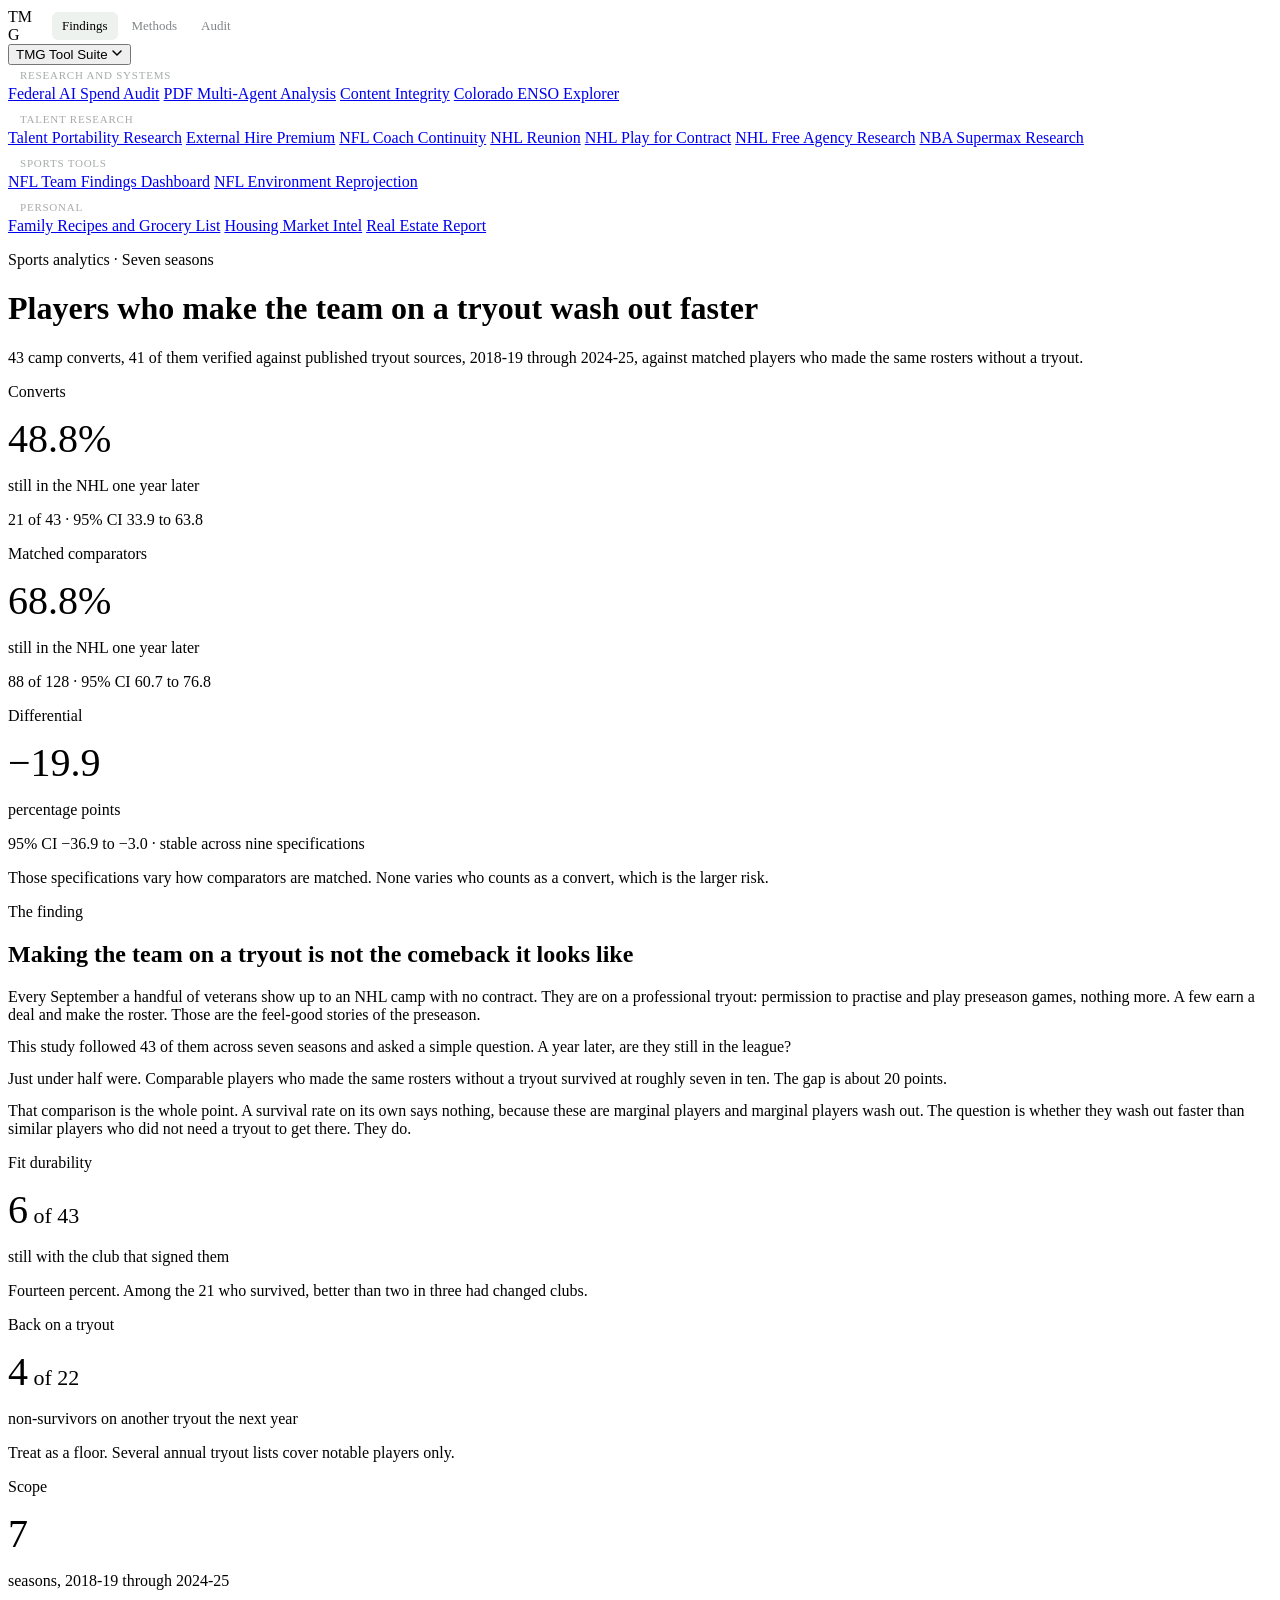
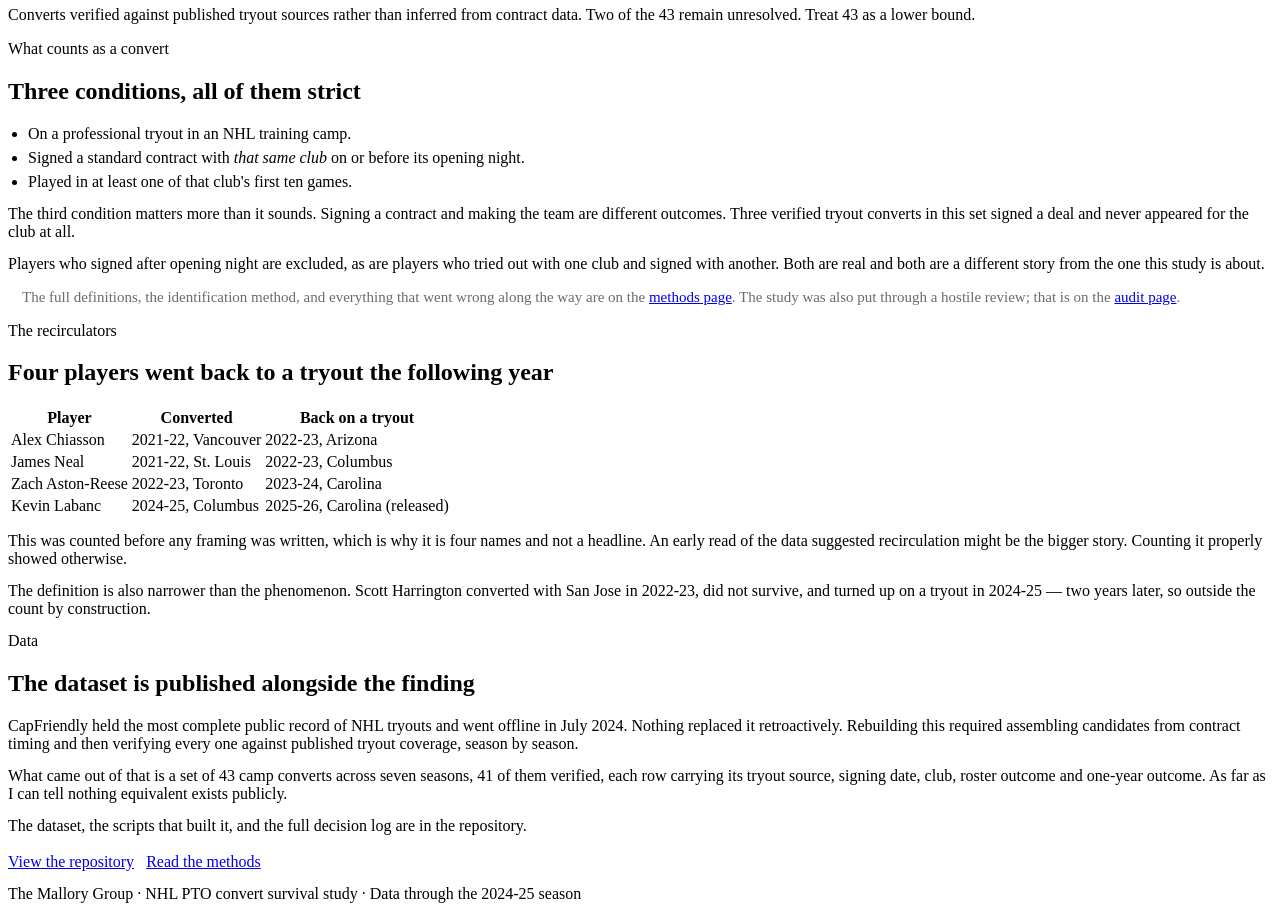
==== commit 0d00fb9e: "update page 2" ====
--- a/index.html
+++ b/index.html
@@ -1,441 +1,251 @@
-<!doctype html>
+<!DOCTYPE html>
 <html lang="en">
-  <head>
-    <meta charset="utf-8" />
-    <meta name="viewport" content="width=device-width, initial-scale=1" />
-    <title>NHL PTO Convert Survival | The Mallory Group</title>
-    <link rel="preconnect" href="https://fonts.googleapis.com" />
-    <link
-      href="https://fonts.googleapis.com/css2?family=Inter:wght@400;500&display=swap"
-      rel="stylesheet"
-    />
-    <link rel="stylesheet" href="tmg.css" />
-  </head>
-  <body>
-    <nav class="tmg-nav" role="banner">
-      <div class="tmg-nav-left">
-        <div class="tmg-logo" aria-label="The Mallory Group">
-          <span>TM</span>
-          <div class="tmg-logo-divider" aria-hidden="true"></div>
-          <span>G</span>
-        </div>
-      </div>
-      <div class="tmg-nav-center">
-        <div class="tmg-navlinks">
-          <a href="index.html" class="tmg-navlink active" aria-current="page"
-            >Findings</a
-          ><a href="methods.html" class="tmg-navlink">Methods</a
-          ><a href="audit.html" class="tmg-navlink">Audit</a>
-        </div>
-      </div>
-      <div class="tmg-dropdown-wrap">
-        <button
-          class="tmg-dropdown-btn"
-          id="tmgDdBtn"
-          aria-haspopup="true"
-          aria-expanded="false"
-          aria-controls="tmgDdMenu"
-        >
-          TMG Tool Suite
-          <svg
-            class="tmg-chevron"
-            viewBox="0 0 12 12"
-            fill="none"
-            width="12"
-            height="12"
-            aria-hidden="true"
-          >
-            <path
-              d="M2 4l4 4 4-4"
-              stroke="currentColor"
-              stroke-width="1.5"
-              stroke-linecap="round"
-            />
-          </svg>
-        </button>
-        <div class="tmg-dropdown-menu" id="tmgDdMenu" role="menu">
-          <div role="group" aria-label="Research and Systems">
-            <p class="tmg-dd-group">Research and Systems</p>
-            <a
-              href="https://rmallorybpc.github.io/federal-ai-spend-audit/"
-              target="_blank"
-              rel="noreferrer"
-              role="menuitem"
-              >Federal AI Spend Audit</a
-            >
-            <a
-              href="https://rmallorybpc.github.io/pdf-multi-agent-analysis/"
-              target="_blank"
-              rel="noreferrer"
-              role="menuitem"
-              >PDF Multi-Agent Analysis</a
-            >
-            <a
-              href="https://content-integrity-audit.pages.dev/"
-              target="_blank"
-              rel="noreferrer"
-              role="menuitem"
-              >Content Integrity</a
-            >
-            <a
-              href="https://rmallorybpc.github.io/colorado-snowpack-enso/"
-              target="_blank"
-              rel="noreferrer"
-              role="menuitem"
-              >Colorado ENSO Explorer</a
-            >
-          </div>
-          <div role="group" aria-label="Talent Research">
-            <p class="tmg-dd-group">Talent Research</p>
-            <a
-              href="https://rmallorybpc.github.io/talent-portability-research/"
-              target="_blank"
-              rel="noreferrer"
-              role="menuitem"
-              >Talent Portability Research</a
-            >
-            <a
-              href="https://rmallorybpc.github.io/external-hire-premium/"
-              target="_blank"
-              rel="noreferrer"
-              role="menuitem"
-              >External Hire Premium</a
-            >
-            <a
-              href="https://rmallorybpc.github.io/nfl-coach-continuity/"
-              target="_blank"
-              rel="noreferrer"
-              role="menuitem"
-              >NFL Coach Continuity</a
-            >
-            <a
-              href="https://rmallorybpc.github.io/nhl-reunion/"
-              target="_blank"
-              rel="noreferrer"
-              role="menuitem"
-              >NHL Reunion</a
-            >
-            <a
-              href="https://rmallorybpc.github.io/nhl-play-for-contract/"
-              target="_blank"
-              rel="noreferrer"
-              role="menuitem"
-              >NHL Play for Contract</a
-            >
-            <a
-              href="https://rmallorybpc.github.io/nhl-free-agency-research/welcome.html"
-              target="_blank"
-              rel="noreferrer"
-              role="menuitem"
-              >NHL Free Agency Research</a
-            >
-            <a
-              href="https://rmallorybpc.github.io/nba-research-project/"
-              target="_blank"
-              rel="noreferrer"
-              role="menuitem"
-              >NBA Supermax Research</a
-            >
-          </div>
-          <div role="group" aria-label="Sports Tools">
-            <p class="tmg-dd-group">Sports Tools</p>
-            <a
-              href="https://rmallorybpc.github.io/nflanalysis/dashboard/src/findings.html?season=2022&amp;team_id=PHI"
-              target="_blank"
-              rel="noreferrer"
-              role="menuitem"
-              >NFL Team Findings Dashboard</a
-            >
-            <a
-              href="https://rmallorybpc.github.io/nfl-environment-reprojection/"
-              target="_blank"
-              rel="noreferrer"
-              role="menuitem"
-              >NFL Environment Reprojection</a
-            >
-          </div>
-          <div role="group" aria-label="Personal">
-            <p class="tmg-dd-group">Personal</p>
-            <a
-              href="https://rmallorybpc.github.io/recipes/"
-              target="_blank"
-              rel="noreferrer"
-              role="menuitem"
-              >Family Recipes and Grocery List</a
-            >
-            <a
-              href="https://rmallorybpc.github.io/housing-market-intel/"
-              target="_blank"
-              rel="noreferrer"
-              role="menuitem"
-              >Housing Market Intel</a
-            >
-            <a
-              href="https://rmallorybpc.github.io/real-estate-report/"
-              target="_blank"
-              rel="noreferrer"
-              role="menuitem"
-              >Real Estate Report</a
-            >
-          </div>
-        </div>
-      </div>
-    </nav>
-    <div class="tmg-page tmg-container">
-      <div class="tmg-page-header">
-        <p class="tmg-eyebrow">Sports analytics &middot; Seven seasons</p>
-        <h1 class="tmg-page-title">
-          Players who make the team on a tryout wash out faster
-        </h1>
-        <p class="tmg-page-desc">
-          43 verified camp converts, 2018-19 through 2024-25, against matched
-          players who made the same rosters without a tryout.
-        </p>
-      </div>
-
-      <div class="tmg-bento-grid">
-        <div class="tmg-card">
-          <p class="tmg-card-label">Converts</p>
-          <p class="big">48.8%</p>
-          <p class="tmg-card-sub">still in the NHL one year later</p>
-          <p class="tmg-body-sm tmg-text-muted" style="margin-top: 10px">
-            21 of 43 &middot; 95% CI 33.9 to 63.8
-          </p>
-        </div>
-
-        <div class="tmg-card">
-          <p class="tmg-card-label">Matched comparators</p>
-          <p class="big">68.8%</p>
-          <p class="tmg-card-sub">still in the NHL one year later</p>
-          <p class="tmg-body-sm tmg-text-muted" style="margin-top: 10px">
-            88 of 128 &middot; 95% CI 60.7 to 76.8
-          </p>
-        </div>
-
-        <div class="tmg-card">
-          <p class="tmg-card-label">Differential</p>
-          <p class="big neg">&minus;19.9</p>
-          <p class="tmg-card-sub">percentage points</p>
-          <p class="tmg-body-sm tmg-text-muted" style="margin-top: 10px">
-            95% CI &minus;36.9 to &minus;3.0 &middot; stable across nine
-            specifications
-          </p>
-        </div>
-
-        <div class="tmg-card-wide prose">
-          <p class="tmg-card-label">The finding</p>
-          <h2 class="tmg-h2">
-            Making the team on a tryout is not the comeback it looks like
-          </h2>
-          <p>
-            Every September a handful of veterans show up to an NHL camp with no
-            contract. They are on a professional tryout: permission to practise
-            and play preseason games, nothing more. A few earn a deal and make
-            the roster. Those are the feel-good stories of the preseason.
-          </p>
-          <p>
-            This study followed 43 of them across seven seasons and asked a
-            simple question. A year later, are they still in the league?
-          </p>
-          <p>
-            Just under half were. Comparable players who made the same rosters
-            without a tryout survived at roughly seven in ten. The gap is about
-            20 points.
-          </p>
-          <p>
-            That comparison is the whole point. A survival rate on its own says
-            nothing, because these are marginal players and marginal players
-            wash out. The question is whether they wash out faster than similar
-            players who did not need a tryout to get there. They do.
-          </p>
-        </div>
-
-        <div class="tmg-card">
-          <p class="tmg-card-label">Fit durability</p>
-          <p class="big">
-            6<span class="tmg-text-muted" style="font-size: 22px"> of 43</span>
-          </p>
-          <p class="tmg-card-sub">still with the club that signed them</p>
-          <p class="tmg-body-sm tmg-text-muted" style="margin-top: 10px">
-            Fourteen percent. Among the 21 who survived, better than two in
-            three had changed clubs.
-          </p>
-        </div>
-
-        <div class="tmg-card">
-          <p class="tmg-card-label">Back on a tryout</p>
-          <p class="big">
-            4<span class="tmg-text-muted" style="font-size: 22px"> of 22</span>
-          </p>
-          <p class="tmg-card-sub">
-            non-survivors on another tryout the next year
-          </p>
-          <p class="tmg-body-sm tmg-text-muted" style="margin-top: 10px">
-            Treat as a floor. Several annual tryout lists cover notable players
-            only.
-          </p>
-        </div>
-
-        <div class="tmg-card">
-          <p class="tmg-card-label">Scope</p>
-          <p class="big">7</p>
-          <p class="tmg-card-sub">seasons, 2018-19 through 2024-25</p>
-          <p class="tmg-body-sm tmg-text-muted" style="margin-top: 10px">
-            Every convert verified against published tryout sources, not
-            inferred from contract data alone.
-          </p>
-        </div>
-
-        <div class="tmg-card-wide prose">
-          <p class="tmg-card-label">What counts as a convert</p>
-          <h2 class="tmg-h2">Three conditions, all of them strict</h2>
-          <ul>
-            <li>On a professional tryout in an NHL training camp.</li>
-            <li>
-              Signed a standard contract with <em>that same club</em> on or
-              before its opening night.
-            </li>
-            <li>Played in at least one of that club's first ten games.</li>
-          </ul>
-          <p>
-            The third condition matters more than it sounds. Signing a contract
-            and making the team are different outcomes. Three verified tryout
-            converts in this set signed a deal and never appeared for the club
-            at all.
-          </p>
-          <p>
-            Players who signed after opening night are excluded, as are players
-            who tried out with one club and signed with another. Both are real
-            and both are a different story from the one this study is about.
-          </p>
-          <p class="note">
-            The full definitions, the identification method, and everything that
-            went wrong along the way are on the
-            <a href="methods.html">methods page</a>. The study was also put
-            through a hostile review; that is on the
-            <a href="audit.html">audit page</a>.
-          </p>
-        </div>
-
-        <div class="tmg-card-wide prose">
-          <p class="tmg-card-label">The recirculators</p>
-          <h2 class="tmg-h2">
-            Four players went back to a tryout the following year
-          </h2>
-          <div class="scroll">
-            <table class="tmg-table">
-              <thead>
-                <tr>
-                  <th scope="col">Player</th>
-                  <th scope="col">Converted</th>
-                  <th scope="col">Back on a tryout</th>
-                </tr>
-              </thead>
-              <tbody>
-                <tr>
-                  <td>Alex Chiasson</td>
-                  <td>2021-22, Vancouver</td>
-                  <td>2022-23, Arizona</td>
-                </tr>
-                <tr>
-                  <td>James Neal</td>
-                  <td>2021-22, St. Louis</td>
-                  <td>2022-23, Columbus</td>
-                </tr>
-                <tr>
-                  <td>Zach Aston-Reese</td>
-                  <td>2022-23, Toronto</td>
-                  <td>2023-24, Carolina</td>
-                </tr>
-                <tr>
-                  <td>Kevin Labanc</td>
-                  <td>2024-25, Columbus</td>
-                  <td>2025-26, Carolina (released)</td>
-                </tr>
-              </tbody>
-            </table>
-          </div>
-          <p style="margin-top: 14px">
-            This was counted before any framing was written, which is why it is
-            four names and not a headline. An early read of the data suggested
-            recirculation might be the bigger story. Counting it properly showed
-            otherwise.
-          </p>
-          <p>
-            The definition is also narrower than the phenomenon. Scott
-            Harrington converted with San Jose in 2022-23, did not survive, and
-            turned up on a tryout in 2024-25 &mdash; two years later, so outside
-            the count by construction.
-          </p>
-        </div>
-
-        <div class="tmg-card-wide prose">
-          <p class="tmg-card-label">Data</p>
-          <h2 class="tmg-h2">The dataset is published alongside the finding</h2>
-          <p>
-            CapFriendly held the only complete public record of NHL tryouts and
-            went offline in July 2024. Nothing replaced it retroactively.
-            Rebuilding this required assembling candidates from contract timing
-            and then verifying every one against published tryout coverage,
-            season by season.
-          </p>
-          <p>
-            What came out of that is a set of 43 verified camp converts across
-            seven seasons, each row carrying its tryout source, signing date,
-            club, roster outcome and one-year outcome. As far as I can tell
-            nothing equivalent exists publicly.
-          </p>
-          <p>
-            The dataset, the scripts that built it, and the full decision log
-            are in the repository.
-          </p>
-          <p style="margin-top: 18px">
-            <a
-              class="tmg-btn"
-              href="https://github.com/rmallorybpc/nhl-pto-survival"
-              target="_blank"
-              rel="noreferrer"
-              >View the repository</a
-            >
-            <a
-              class="tmg-btn-ghost"
-              href="methods.html"
-              style="margin-left: 8px"
-              >Read the methods</a
-            >
-          </p>
-        </div>
-      </div>
-    </div>
-    <footer class="tmg-footer">
-      The Mallory Group &middot; NHL PTO convert survival study &middot; Data
-      through the 2024-25 season
-    </footer>
-    <script>
-      (function () {
-        var b = document.getElementById("tmgDdBtn"),
-          m = document.getElementById("tmgDdMenu");
-        if (!b || !m) return;
-        b.addEventListener("click", function (e) {
-          e.stopPropagation();
-          var open = m.classList.toggle("open");
-          b.classList.toggle("open", open);
-          b.setAttribute("aria-expanded", open ? "true" : "false");
-        });
-        document.addEventListener("click", function () {
-          m.classList.remove("open");
-          b.classList.remove("open");
-          b.setAttribute("aria-expanded", "false");
-        });
-        document.addEventListener("keydown", function (e) {
-          if (e.key === "Escape") {
-            m.classList.remove("open");
-            b.classList.remove("open");
-            b.setAttribute("aria-expanded", "false");
-            b.focus();
-          }
-        });
-      })();
-    </script>
-  </body>
-</html>
+<head>
+<meta charset="utf-8">
+<meta name="viewport" content="width=device-width, initial-scale=1">
+<title>NHL PTO Convert Survival | The Mallory Group</title>
+<link rel="preconnect" href="https://fonts.googleapis.com">
+<link href="https://fonts.googleapis.com/css2?family=Inter:wght@400;500&display=swap" rel="stylesheet">
+<link rel="stylesheet" href="https://rmallorybpc.github.io/tmg-brand-guide/dist/tmg.css">
+<style>
+    .tmg-nav-left { display:flex; align-items:center; gap:20px; }
+    .tmg-navlinks { display:flex; gap:4px; }
+    .tmg-navlink { font-size:13px; font-weight:500; color:rgba(45,52,54,0.60);
+      text-decoration:none; padding:6px 10px; border-radius:6px; transition:all .12s; }
+    .tmg-navlink:hover { background:rgba(132,169,140,0.10); color:var(--tmg-charcoal); }
+    .tmg-navlink.active { color:var(--tmg-charcoal); background:rgba(132,169,140,0.15); }
+    .tmg-dd-group { font-size:11px; font-weight:500; letter-spacing:.07em;
+      text-transform:uppercase; color:rgba(45,52,54,0.42); margin:10px 12px 4px; }
+    .tmg-dropdown-menu > div:first-child .tmg-dd-group { margin-top:4px; }
+    .tmg-dropdown-menu { min-width:270px; max-height:70vh; overflow-y:auto; }
+    .prose p { margin:0 0 14px; } .prose ul { margin:0 0 14px; padding-left:20px; }
+    .prose li { margin-bottom:6px; }
+    .prose h3 { font-size:16px; font-weight:500; margin:22px 0 8px; }
+    .stat-row { display:flex; gap:var(--tmg-gap); flex-wrap:wrap; margin:18px 0 6px; }
+    .stat { flex:1; min-width:150px; }
+    .big { font-size:40px; font-weight:500; line-height:1.1; margin:0 0 4px; }
+    .neg { color:var(--tmg-error); } .pos { color:var(--tmg-success); }
+    .tag { display:inline-block; font-size:11px; font-weight:500; padding:2px 8px;
+      border-radius:4px; letter-spacing:.04em; }
+    .t-wrong { background:rgba(176,0,32,.12); color:var(--tmg-error); }
+    .t-soft { background:rgba(196,127,0,.14); color:var(--tmg-warning); }
+    .t-unver { background:rgba(45,52,54,.10); color:rgba(45,52,54,.65); }
+    .t-ver { background:rgba(46,133,64,.12); color:var(--tmg-success); }
+    .note { border-left:3px solid var(--tmg-sage); padding:2px 0 2px 14px;
+      margin:16px 0; color:rgba(45,52,54,.72); font-size:15px; }
+    .scroll { overflow-x:auto; }
+</style>
+</head>
+<body>
+<nav class="tmg-nav" role="banner">
+  <div class="tmg-nav-left">
+    <div class="tmg-logo" aria-label="The Mallory Group">
+      <span>TM</span><div class="tmg-logo-divider" aria-hidden="true"></div><span>G</span>
+    </div>
+    <div class="tmg-navlinks"><a href="index.html" class="tmg-navlink active" aria-current="page">Findings</a><a href="methods.html" class="tmg-navlink">Methods</a><a href="audit.html" class="tmg-navlink">Audit</a></div>
+  </div>
+  <div class="tmg-dropdown-wrap">
+    <button class="tmg-dropdown-btn" id="tmgDdBtn" aria-haspopup="true"
+            aria-expanded="false" aria-controls="tmgDdMenu">
+      TMG Tool Suite
+      <svg class="tmg-chevron" viewBox="0 0 12 12" fill="none" width="12" height="12" aria-hidden="true">
+        <path d="M2 4l4 4 4-4" stroke="currentColor" stroke-width="1.5" stroke-linecap="round"/>
+      </svg>
+    </button>
+    <div class="tmg-dropdown-menu" id="tmgDdMenu" role="menu">
+      <div role="group" aria-label="Research and Systems">
+        <p class="tmg-dd-group">Research and Systems</p>
+        <a href="https://rmallorybpc.github.io/federal-ai-spend-audit/" target="_blank" rel="noreferrer" role="menuitem">Federal AI Spend Audit</a>
+        <a href="https://rmallorybpc.github.io/pdf-multi-agent-analysis/" target="_blank" rel="noreferrer" role="menuitem">PDF Multi-Agent Analysis</a>
+        <a href="https://content-integrity-audit.pages.dev/" target="_blank" rel="noreferrer" role="menuitem">Content Integrity</a>
+        <a href="https://rmallorybpc.github.io/colorado-snowpack-enso/" target="_blank" rel="noreferrer" role="menuitem">Colorado ENSO Explorer</a>
+      </div>
+      <div role="group" aria-label="Talent Research">
+        <p class="tmg-dd-group">Talent Research</p>
+        <a href="https://rmallorybpc.github.io/talent-portability-research/" target="_blank" rel="noreferrer" role="menuitem">Talent Portability Research</a>
+        <a href="https://rmallorybpc.github.io/external-hire-premium/" target="_blank" rel="noreferrer" role="menuitem">External Hire Premium</a>
+        <a href="https://rmallorybpc.github.io/nfl-coach-continuity/" target="_blank" rel="noreferrer" role="menuitem">NFL Coach Continuity</a>
+        <a href="https://rmallorybpc.github.io/nhl-reunion/" target="_blank" rel="noreferrer" role="menuitem">NHL Reunion</a>
+        <a href="https://rmallorybpc.github.io/nhl-play-for-contract/" target="_blank" rel="noreferrer" role="menuitem">NHL Play for Contract</a>
+        <a href="https://rmallorybpc.github.io/nhl-free-agency-research/welcome.html" target="_blank" rel="noreferrer" role="menuitem">NHL Free Agency Research</a>
+        <a href="https://rmallorybpc.github.io/nba-research-project/" target="_blank" rel="noreferrer" role="menuitem">NBA Supermax Research</a>
+      </div>
+      <div role="group" aria-label="Sports Tools">
+        <p class="tmg-dd-group">Sports Tools</p>
+        <a href="https://rmallorybpc.github.io/nflanalysis/dashboard/src/findings.html?season=2022&amp;team_id=PHI" target="_blank" rel="noreferrer" role="menuitem">NFL Team Findings Dashboard</a>
+        <a href="https://rmallorybpc.github.io/nfl-environment-reprojection/" target="_blank" rel="noreferrer" role="menuitem">NFL Environment Reprojection</a>
+      </div>
+      <div role="group" aria-label="Personal">
+        <p class="tmg-dd-group">Personal</p>
+        <a href="https://rmallorybpc.github.io/recipes/" target="_blank" rel="noreferrer" role="menuitem">Family Recipes and Grocery List</a>
+        <a href="https://rmallorybpc.github.io/housing-market-intel/" target="_blank" rel="noreferrer" role="menuitem">Housing Market Intel</a>
+        <a href="https://rmallorybpc.github.io/real-estate-report/" target="_blank" rel="noreferrer" role="menuitem">Real Estate Report</a>
+      </div>
+    </div>
+  </div>
+</nav>
+<div class="tmg-page tmg-container">
+  <div class="tmg-page-header">
+    <p class="tmg-eyebrow">Sports analytics &middot; Seven seasons</p>
+    <h1 class="tmg-page-title">Players who make the team on a tryout wash out faster</h1>
+    <p class="tmg-page-desc">43 camp converts, 41 of them verified against published tryout sources, 2018-19 through 2024-25, against matched players who made the same rosters without a tryout.</p>
+  </div>
+
+  <div class="tmg-bento-grid">
+
+    <div class="tmg-card">
+      <p class="tmg-card-label">Converts</p>
+      <p class="big">48.8%</p>
+      <p class="tmg-card-sub">still in the NHL one year later</p>
+      <p class="tmg-body-sm tmg-text-muted" style="margin-top:10px">21 of 43 &middot; 95% CI 33.9 to 63.8</p>
+    </div>
+
+    <div class="tmg-card">
+      <p class="tmg-card-label">Matched comparators</p>
+      <p class="big">68.8%</p>
+      <p class="tmg-card-sub">still in the NHL one year later</p>
+      <p class="tmg-body-sm tmg-text-muted" style="margin-top:10px">88 of 128 &middot; 95% CI 60.7 to 76.8</p>
+    </div>
+
+    <div class="tmg-card">
+      <p class="tmg-card-label">Differential</p>
+      <p class="big neg">&minus;19.9</p>
+      <p class="tmg-card-sub">percentage points</p>
+      <p class="tmg-body-sm tmg-text-muted" style="margin-top:10px">95% CI &minus;36.9 to &minus;3.0 &middot; stable across nine specifications</p>
+      <p class="tmg-body-sm tmg-text-muted" style="margin-top:8px">Those specifications vary how
+      comparators are matched. None varies who counts as a convert, which is the larger risk.</p>
+    </div>
+
+    <div class="tmg-card-wide prose">
+      <p class="tmg-card-label">The finding</p>
+      <h2 class="tmg-h2">Making the team on a tryout is not the comeback it looks like</h2>
+      <p>Every September a handful of veterans show up to an NHL camp with no contract.
+      They are on a professional tryout: permission to practise and play preseason games,
+      nothing more. A few earn a deal and make the roster. Those are the feel-good stories
+      of the preseason.</p>
+      <p>This study followed 43 of them across seven seasons and asked a simple question.
+      A year later, are they still in the league?</p>
+      <p>Just under half were. Comparable players who made the same rosters without a
+      tryout survived at roughly seven in ten. The gap is about 20 points.</p>
+      <p>That comparison is the whole point. A survival rate on its own says nothing,
+      because these are marginal players and marginal players wash out. The question is
+      whether they wash out faster than similar players who did not need a tryout to get
+      there. They do.</p>
+    </div>
+
+    <div class="tmg-card">
+      <p class="tmg-card-label">Fit durability</p>
+      <p class="big">6<span class="tmg-text-muted" style="font-size:22px"> of 43</span></p>
+      <p class="tmg-card-sub">still with the club that signed them</p>
+      <p class="tmg-body-sm tmg-text-muted" style="margin-top:10px">Fourteen percent. Among the
+      21 who survived, better than two in three had changed clubs.</p>
+    </div>
+
+    <div class="tmg-card">
+      <p class="tmg-card-label">Back on a tryout</p>
+      <p class="big">4<span class="tmg-text-muted" style="font-size:22px"> of 22</span></p>
+      <p class="tmg-card-sub">non-survivors on another tryout the next year</p>
+      <p class="tmg-body-sm tmg-text-muted" style="margin-top:10px">Treat as a floor. Several annual
+      tryout lists cover notable players only.</p>
+    </div>
+
+    <div class="tmg-card">
+      <p class="tmg-card-label">Scope</p>
+      <p class="big">7</p>
+      <p class="tmg-card-sub">seasons, 2018-19 through 2024-25</p>
+      <p class="tmg-body-sm tmg-text-muted" style="margin-top:10px">Converts verified against published
+      tryout sources rather than inferred from contract data. Two of the 43 remain unresolved.
+      Treat 43 as a lower bound.</p>
+    </div>
+
+    <div class="tmg-card-wide prose">
+      <p class="tmg-card-label">What counts as a convert</p>
+      <h2 class="tmg-h2">Three conditions, all of them strict</h2>
+      <ul>
+        <li>On a professional tryout in an NHL training camp.</li>
+        <li>Signed a standard contract with <em>that same club</em> on or before its opening night.</li>
+        <li>Played in at least one of that club's first ten games.</li>
+      </ul>
+      <p>The third condition matters more than it sounds. Signing a contract and making the
+      team are different outcomes. Three verified tryout converts in this set signed a deal
+      and never appeared for the club at all.</p>
+      <p>Players who signed after opening night are excluded, as are players who tried out
+      with one club and signed with another. Both are real and both are a different story
+      from the one this study is about.</p>
+      <p class="note">The full definitions, the identification method, and everything that
+      went wrong along the way are on the <a href="methods.html">methods page</a>. The study
+      was also put through a hostile review; that is on the <a href="audit.html">audit page</a>.</p>
+    </div>
+
+    <div class="tmg-card-wide prose">
+      <p class="tmg-card-label">The recirculators</p>
+      <h2 class="tmg-h2">Four players went back to a tryout the following year</h2>
+      <div class="scroll">
+      <table class="tmg-table">
+        <thead>
+          <tr>
+            <th scope="col">Player</th>
+            <th scope="col">Converted</th>
+            <th scope="col">Back on a tryout</th>
+          </tr>
+        </thead>
+        <tbody>
+          <tr><td>Alex Chiasson</td><td>2021-22, Vancouver</td><td>2022-23, Arizona</td></tr>
+          <tr><td>James Neal</td><td>2021-22, St. Louis</td><td>2022-23, Columbus</td></tr>
+          <tr><td>Zach Aston-Reese</td><td>2022-23, Toronto</td><td>2023-24, Carolina</td></tr>
+          <tr><td>Kevin Labanc</td><td>2024-25, Columbus</td><td>2025-26, Carolina (released)</td></tr>
+        </tbody>
+      </table>
+      </div>
+      <p style="margin-top:14px">This was counted before any framing was written, which is
+      why it is four names and not a headline. An early read of the data suggested
+      recirculation might be the bigger story. Counting it properly showed otherwise.</p>
+      <p>The definition is also narrower than the phenomenon. Scott Harrington converted with
+      San Jose in 2022-23, did not survive, and turned up on a tryout in 2024-25 &mdash; two
+      years later, so outside the count by construction.</p>
+    </div>
+
+    <div class="tmg-card-wide prose">
+      <p class="tmg-card-label">Data</p>
+      <h2 class="tmg-h2">The dataset is published alongside the finding</h2>
+      <p>CapFriendly held the most complete public record of NHL tryouts and went offline in
+      July 2024. Nothing replaced it retroactively. Rebuilding this required assembling
+      candidates from contract timing and then verifying every one against published tryout
+      coverage, season by season.</p>
+      <p>What came out of that is a set of 43 camp converts across seven seasons, 41 of them verified,
+      each row carrying its tryout source, signing date, club, roster outcome and one-year
+      outcome. As far as I can tell nothing equivalent exists publicly.</p>
+      <p>The dataset, the scripts that built it, and the full decision log are in the
+      repository.</p>
+      <p style="margin-top:18px">
+        <a class="tmg-btn" href="https://github.com/rmallorybpc/nhl-pto-survival" target="_blank" rel="noreferrer">View the repository</a>
+        <a class="tmg-btn-ghost" href="methods.html" style="margin-left:8px">Read the methods</a>
+      </p>
+    </div>
+
+  </div>
+
+</div>
+<footer class="tmg-footer">The Mallory Group &middot; NHL PTO convert survival study &middot; Data through the 2024-25 season</footer>
+<script>
+(function(){
+  var b=document.getElementById('tmgDdBtn'), m=document.getElementById('tmgDdMenu');
+  if(!b||!m) return;
+  b.addEventListener('click',function(e){
+    e.stopPropagation();
+    var open=m.classList.toggle('open');
+    b.classList.toggle('open',open);
+    b.setAttribute('aria-expanded',open?'true':'false');
+  });
+  document.addEventListener('click',function(){
+    m.classList.remove('open'); b.classList.remove('open');
+    b.setAttribute('aria-expanded','false');
+  });
+  document.addEventListener('keydown',function(e){
+    if(e.key==='Escape'){ m.classList.remove('open'); b.classList.remove('open');
+      b.setAttribute('aria-expanded','false'); b.focus(); }
+  });
+})();
+</script>
+</body>
+</html>
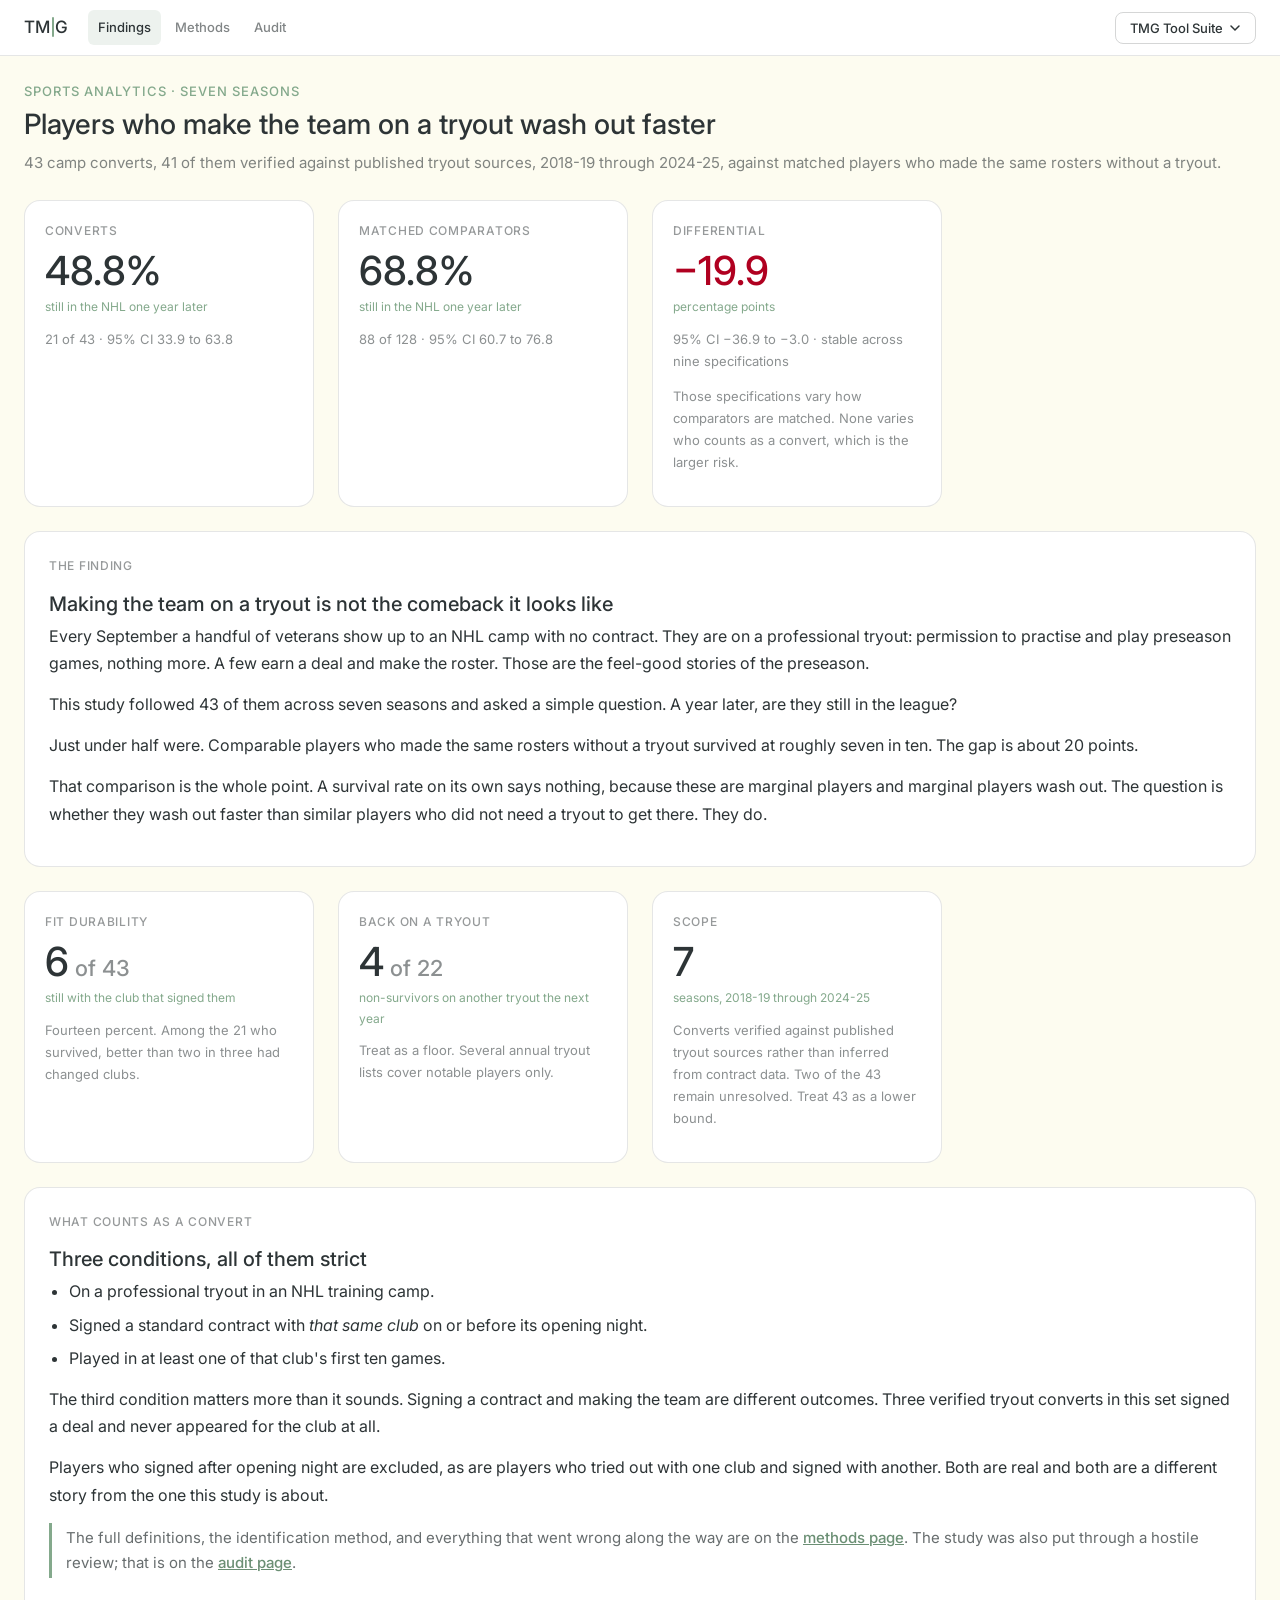
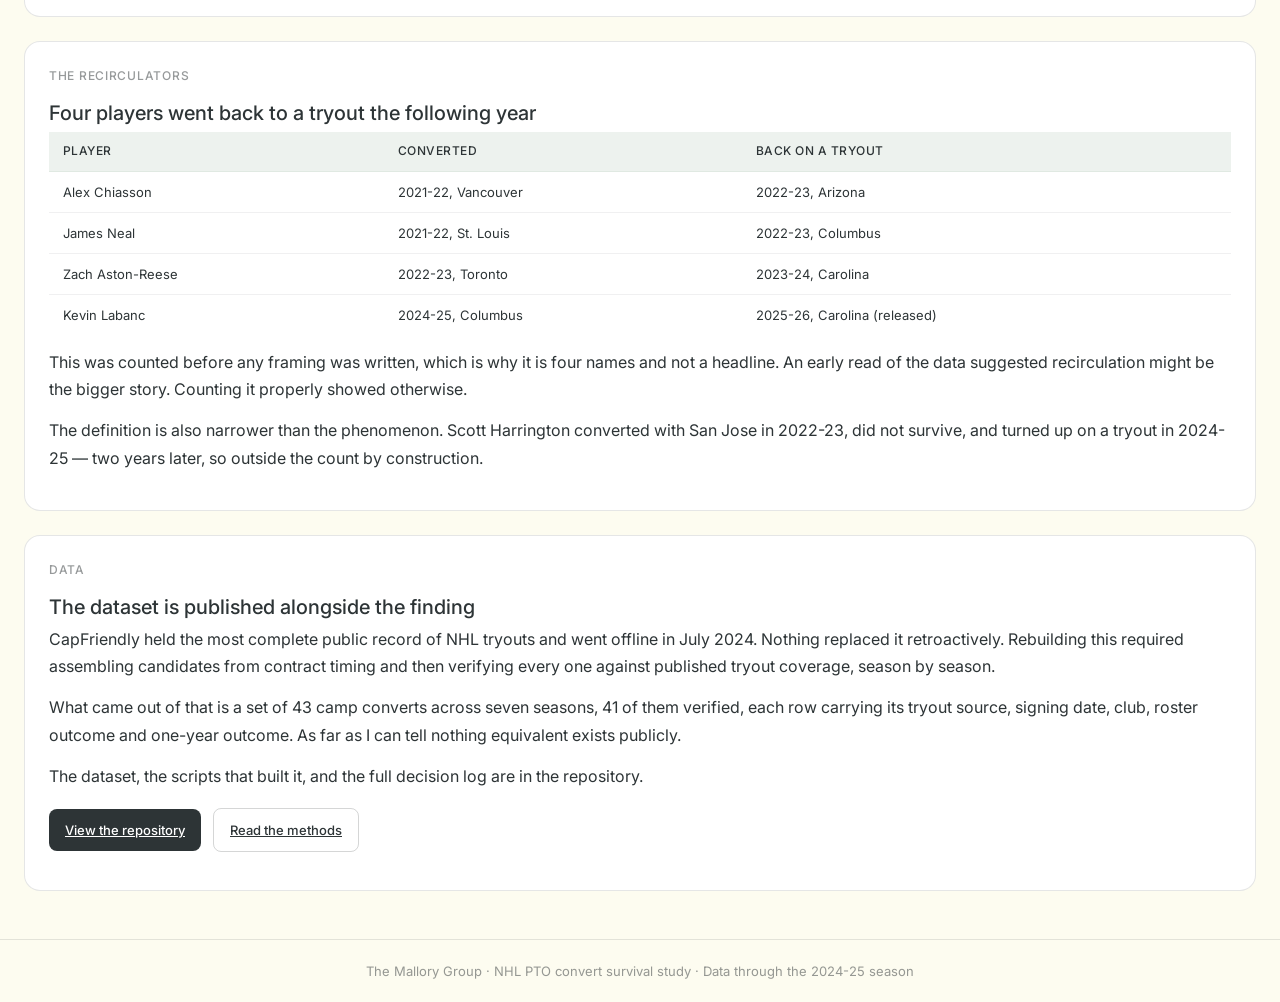
==== commit df38a421: "Refactor stylesheet links and improve dropdown functionality for better accessibility and performanc" ====
--- a/index.html
+++ b/index.html
@@ -6,7 +6,7 @@
 <title>NHL PTO Convert Survival | The Mallory Group</title>
 <link rel="preconnect" href="https://fonts.googleapis.com">
 <link href="https://fonts.googleapis.com/css2?family=Inter:wght@400;500&display=swap" rel="stylesheet">
-<link rel="stylesheet" href="https://rmallorybpc.github.io/tmg-brand-guide/dist/tmg.css">
+<link rel="stylesheet" href="tmg.css">
 <style>
     .tmg-nav-left { display:flex; align-items:center; gap:20px; }
     .tmg-navlinks { display:flex; gap:4px; }
@@ -18,6 +18,7 @@
       text-transform:uppercase; color:rgba(45,52,54,0.42); margin:10px 12px 4px; }
     .tmg-dropdown-menu > div:first-child .tmg-dd-group { margin-top:4px; }
     .tmg-dropdown-menu { min-width:270px; max-height:70vh; overflow-y:auto; }
+    .tmg-dropdown-wrap { justify-self:end; }
     .prose p { margin:0 0 14px; } .prose ul { margin:0 0 14px; padding-left:20px; }
     .prose li { margin-bottom:6px; }
     .prose h3 { font-size:16px; font-weight:500; margin:22px 0 8px; }
@@ -228,22 +229,31 @@
 </div>
 <footer class="tmg-footer">The Mallory Group &middot; NHL PTO convert survival study &middot; Data through the 2024-25 season</footer>
 <script>
-(function(){
-  var b=document.getElementById('tmgDdBtn'), m=document.getElementById('tmgDdMenu');
-  if(!b||!m) return;
-  b.addEventListener('click',function(e){
+(function () {
+  const btn  = document.getElementById('tmgDdBtn');
+  const menu = document.getElementById('tmgDdMenu');
+  if (!btn || !menu) return;
+
+  btn.addEventListener('click', function (e) {
     e.stopPropagation();
-    var open=m.classList.toggle('open');
-    b.classList.toggle('open',open);
-    b.setAttribute('aria-expanded',open?'true':'false');
+    const isOpen = menu.classList.toggle('open');
+    btn.classList.toggle('open', isOpen);
+    btn.setAttribute('aria-expanded', String(isOpen));
   });
-  document.addEventListener('click',function(){
-    m.classList.remove('open'); b.classList.remove('open');
-    b.setAttribute('aria-expanded','false');
+
+  document.addEventListener('click', function () {
+    menu.classList.remove('open');
+    btn.classList.remove('open');
+    btn.setAttribute('aria-expanded', 'false');
   });
-  document.addEventListener('keydown',function(e){
-    if(e.key==='Escape'){ m.classList.remove('open'); b.classList.remove('open');
-      b.setAttribute('aria-expanded','false'); b.focus(); }
+
+  document.addEventListener('keydown', function (e) {
+    if (e.key === 'Escape') {
+      menu.classList.remove('open');
+      btn.classList.remove('open');
+      btn.setAttribute('aria-expanded', 'false');
+      btn.focus();
+    }
   });
 })();
 </script>
--- a/tmg.css
+++ b/tmg.css
@@ -0,0 +1,325 @@
+/* ============================================================
+   TMG Design System — The Mallory Group
+   dist/tmg.css — v2.0
+
+   CDN usage (add to every repo <head>):
+   <link rel="stylesheet" href="https://rmallorybpc.github.io/tmg-brand-guide/dist/tmg.css">
+
+   Google Font (add above the CSS link):
+   <link rel="preconnect" href="https://fonts.googleapis.com">
+   <link href="https://fonts.googleapis.com/css2?family=Inter:wght@400;500&display=swap" rel="stylesheet">
+   ============================================================ */
+
+
+/* ── 1. Tokens ─────────────────────────────────────────────── */
+:root {
+  /* Palette */
+  --tmg-cream:        #FDFCF0;
+  --tmg-charcoal:     #2D3436;
+  --tmg-sage:         #84A98C;
+  --tmg-sage-hover:   #6B8F74;
+  --tmg-charcoal-hover: #3D4446;
+  --tmg-white:        #FFFFFF;
+  --tmg-muted:        rgba(45, 52, 54, 0.55);
+  --tmg-muted-strong: rgba(45, 52, 54, 0.60);
+  --tmg-hint:         rgba(45, 52, 54, 0.35);
+  --tmg-ghost-border: rgba(45, 52, 54, 0.20);
+
+  /* Semantic */
+  --tmg-bg:           var(--tmg-cream);
+  --tmg-text:         var(--tmg-charcoal);
+  --tmg-accent:       var(--tmg-sage);
+  --tmg-surface:      var(--tmg-white);
+
+  /* Status */
+  --tmg-success:      #2E8540;
+  --tmg-warning:      #C47F00;
+  --tmg-error:        #B00020;
+
+  /* Borders */
+  --tmg-border:       1px solid rgba(45, 52, 54, 0.12);
+  --tmg-border-hover: 1px solid rgba(132, 169, 140, 0.50);
+
+  /* Radii */
+  --tmg-bento-radius: 16px;
+  --tmg-nav-radius:   8px;
+  --tmg-btn-radius:   8px;
+
+  /* Spacing */
+  --tmg-gap:          24px;
+  --tmg-gap-sm:       12px;
+
+  /* Elevation */
+  --tmg-shadow-sm:    0 1px 3px rgba(45, 52, 54, 0.08);
+  --tmg-shadow-md:    0 2px 8px rgba(45, 52, 54, 0.10);
+}
+
+
+/* ── 2. Reset & base ───────────────────────────────────────── */
+*, *::before, *::after { box-sizing: border-box; }
+
+body {
+  background: var(--tmg-bg);
+  color: var(--tmg-text);
+  font-family: Inter, -apple-system, BlinkMacSystemFont, "Segoe UI", Roboto, "Helvetica Neue", Arial, sans-serif;
+  font-size: 16px;
+  line-height: 1.7;
+  margin: 0;
+}
+
+:focus-visible {
+  outline: 3px solid rgba(132, 169, 140, 0.40);
+  outline-offset: 2px;
+}
+
+.sr-only {
+  position: absolute; width: 1px; height: 1px; padding: 0;
+  margin: -1px; overflow: hidden; clip: rect(0,0,0,0);
+  white-space: nowrap; border: 0;
+}
+
+
+/* ── 3. Typography ─────────────────────────────────────────── */
+.tmg-eyebrow    { font-size: 13px;  font-weight: 500; letter-spacing: 0.08em; text-transform: uppercase; color: var(--tmg-sage); margin: 0 0 4px; }
+.tmg-h1         { font-size: 28px;  font-weight: 500; line-height: 1.3; color: var(--tmg-charcoal); margin: 0 0 8px; }
+.tmg-h2         { font-size: 20px;  font-weight: 500; line-height: 1.3; color: var(--tmg-charcoal); margin: 0 0 6px; }
+.tmg-h3         { font-size: 16px;  font-weight: 500; line-height: 1.3; color: var(--tmg-charcoal); margin: 0 0 6px; }
+.tmg-body       { font-size: 16px;  font-weight: 400; line-height: 1.7; color: var(--tmg-charcoal); }
+.tmg-body-sm    { font-size: 13px;  font-weight: 400; color: var(--tmg-charcoal); }
+.tmg-label      { font-size: 13px;  font-weight: 500; color: var(--tmg-charcoal); }
+.tmg-label-caps { font-size: 12px;  font-weight: 500; letter-spacing: 0.06em; text-transform: uppercase; color: rgba(45,52,54,0.50); }
+.tmg-metric     { font-size: 28px;  font-weight: 500; color: var(--tmg-charcoal); }
+.tmg-text-muted { color: rgba(45, 52, 54, 0.55); }
+.tmg-text-accent{ color: var(--tmg-sage); }
+
+a { color: var(--tmg-sage-hover); }
+a:hover { color: var(--tmg-charcoal); }
+
+
+/* ── 4. Navigation ─────────────────────────────────────────── */
+.tmg-nav {
+  position: sticky; top: 0; z-index: 100;
+  background: var(--tmg-white); border-bottom: var(--tmg-border);
+  padding: 0 24px; height: 56px;
+  display: grid; grid-template-columns: 1fr auto 1fr; align-items: center;
+}
+
+.tmg-logo {
+  display: flex; align-items: center;
+  font-size: 17px; font-weight: 500; letter-spacing: 0.02em;
+  color: var(--tmg-charcoal); text-decoration: none;
+}
+
+.tmg-logo-divider {
+  width: 2px; height: 20px;
+  background: var(--tmg-sage); border-radius: 2px; margin: 0 1px;
+}
+
+.tmg-dropdown-wrap { position: relative; justify-self: end; }
+.tmg-nav > .tmg-dropdown-wrap:last-child { grid-column: 3; }
+
+.tmg-dropdown-btn {
+  background: transparent; border: 1px solid rgba(45,52,54,0.20);
+  border-radius: var(--tmg-btn-radius); padding: 7px 14px;
+  font-size: 13px; font-weight: 500; color: var(--tmg-charcoal);
+  cursor: pointer; display: inline-flex; align-items: center; gap: 6px;
+  font-family: inherit; transition: background 0.15s;
+}
+.tmg-dropdown-btn:hover,
+.tmg-dropdown-btn.open          { background: rgba(132,169,140,0.10); }
+.tmg-dropdown-btn:focus-visible { outline: 3px solid rgba(132,169,140,0.35); outline-offset: 2px; }
+
+.tmg-chevron { transition: transform 0.2s; flex-shrink: 0; }
+.tmg-dropdown-btn.open .tmg-chevron { transform: rotate(180deg); }
+
+.tmg-dropdown-menu {
+  display: none; position: absolute; right: 0; top: calc(100% + 6px);
+  background: var(--tmg-white); border: var(--tmg-border);
+  border-radius: 10px; padding: 6px; min-width: 220px;
+  z-index: 200; box-shadow: var(--tmg-shadow-md);
+}
+.tmg-dropdown-menu.open { display: block; }
+
+.tmg-dropdown-menu a {
+  display: block; padding: 8px 12px; border-radius: 6px;
+  font-size: 13px; color: var(--tmg-charcoal); text-decoration: none;
+  transition: background 0.12s, color 0.12s;
+}
+.tmg-dropdown-menu a:hover          { background: rgba(132,169,140,0.12); color: var(--tmg-sage-hover); }
+.tmg-dropdown-menu a:focus-visible  { outline: 2px solid var(--tmg-sage); outline-offset: -2px; border-radius: 6px; }
+
+
+/* ── 5. Layout ─────────────────────────────────────────────── */
+.tmg-page {
+  background: var(--tmg-bg);
+  min-height: 100vh;
+  padding: var(--tmg-gap);
+}
+
+.tmg-container {
+  max-width: 1280px;
+  margin: 0 auto;
+}
+
+.tmg-bento-grid {
+  display: grid;
+  grid-template-columns: repeat(auto-fit, minmax(280px, 1fr));
+  gap: var(--tmg-gap);
+}
+
+.tmg-page-header { margin-bottom: var(--tmg-gap); }
+.tmg-page-title  { font-size: 28px; font-weight: 500; color: var(--tmg-charcoal); margin: 0 0 8px; line-height: 1.3; }
+.tmg-page-desc   { font-size: 15px; color: rgba(45,52,54,0.60); margin: 0; }
+
+.tmg-footer {
+  padding: 20px 24px; text-align: center;
+  font-size: 13px; color: rgba(45,52,54,0.50);
+  border-top: var(--tmg-border); margin-top: var(--tmg-gap);
+}
+
+
+/* ── 6. Cards ──────────────────────────────────────────────── */
+.tmg-card {
+  background: var(--tmg-white);
+  border: var(--tmg-border);
+  border-radius: var(--tmg-bento-radius);
+  padding: 20px;
+}
+
+.tmg-card-wide {
+  background: var(--tmg-white);
+  border: var(--tmg-border);
+  border-radius: var(--tmg-bento-radius);
+  padding: 24px;
+  grid-column: 1 / -1;
+}
+
+.tmg-card-label { font-size: 12px; font-weight: 500; text-transform: uppercase; letter-spacing: 0.06em; color: rgba(45,52,54,0.50); margin: 0 0 8px; }
+.tmg-card-title { font-size: 16px; font-weight: 500; color: var(--tmg-charcoal); margin: 0 0 14px; }
+.tmg-card-value { font-size: 28px; font-weight: 500; color: var(--tmg-charcoal); margin: 0 0 4px; }
+.tmg-card-sub   { font-size: 12px; color: var(--tmg-sage); margin: 0; }
+.tmg-trend-up   { color: var(--tmg-success); font-size: 13px; font-weight: 500; }
+.tmg-trend-down { color: var(--tmg-error);   font-size: 13px; font-weight: 500; }
+
+
+/* ── 7. Buttons ────────────────────────────────────────────── */
+.tmg-btn {
+  background: var(--tmg-charcoal); color: var(--tmg-white);
+  border: none; border-radius: var(--tmg-btn-radius);
+  padding: 10px 16px; font-size: 13px; font-weight: 500;
+  cursor: pointer; display: inline-flex; align-items: center; gap: 6px;
+  font-family: inherit; transition: background 0.15s;
+}
+.tmg-btn:hover          { background: var(--tmg-charcoal-hover); }
+.tmg-btn:active         { transform: scale(0.98); }
+.tmg-btn:focus-visible  { outline: 3px solid rgba(45,52,54,0.20); outline-offset: 2px; }
+
+.tmg-btn-ghost {
+  background: transparent; color: var(--tmg-charcoal);
+  border: 1px solid rgba(45,52,54,0.20); border-radius: var(--tmg-btn-radius);
+  padding: 10px 16px; font-size: 13px; font-weight: 500;
+  cursor: pointer; display: inline-flex; align-items: center; gap: 6px;
+  font-family: inherit; transition: border-color 0.15s, color 0.15s;
+}
+.tmg-btn-ghost:hover         { border-color: var(--tmg-sage); color: var(--tmg-sage-hover); }
+.tmg-btn-ghost:active        { transform: scale(0.98); }
+.tmg-btn-ghost:focus-visible { outline: 3px solid rgba(132,169,140,0.35); outline-offset: 2px; }
+
+
+/* ── 8. Study page extensions ─────────────────────────────── */
+.tmg-nav-left { display: flex; align-items: center; gap: 20px; min-width: 0; justify-self: start; }
+.tmg-nav-center { display: flex; align-items: center; justify-content: center; justify-self: center; }
+.tmg-navlinks { display: flex; gap: 4px; justify-content: center; }
+.tmg-navlink {
+  color: var(--tmg-muted-strong); text-decoration: none; padding: 6px 10px;
+  border-radius: 6px; font-size: 13px; font-weight: 500;
+  transition: background 0.12s, color 0.12s;
+}
+.tmg-navlink:hover { background: rgba(132, 169, 140, 0.10); color: var(--tmg-charcoal); }
+.tmg-navlink.active { background: rgba(132, 169, 140, 0.15); color: var(--tmg-charcoal); }
+
+.tmg-dd-group {
+  color: rgba(45, 52, 54, 0.42); font-size: 11px; font-weight: 500;
+  letter-spacing: 0.07em; margin: 10px 12px 4px; text-transform: uppercase;
+}
+.tmg-dropdown-menu > div:first-child .tmg-dd-group { margin-top: 4px; }
+.tmg-dropdown-menu { min-width: 270px; max-height: 70vh; overflow-y: auto; }
+
+.prose p { margin: 0 0 14px; }
+.prose ul { margin: 0 0 14px; padding-left: 20px; }
+.prose li { margin-bottom: 6px; }
+.prose h3 { font-size: 16px; font-weight: 500; margin: 22px 0 8px; }
+.prose a { font-weight: 500; }
+.stat-row { display: flex; gap: var(--tmg-gap); flex-wrap: wrap; margin: 18px 0 6px; }
+.stat { flex: 1; min-width: 150px; }
+.big { font-size: 40px; font-weight: 500; line-height: 1.1; margin: 0 0 4px; }
+.neg { color: var(--tmg-error); }
+.pos { color: var(--tmg-success); }
+.tag { border-radius: 4px; display: inline-block; font-size: 11px; font-weight: 500; letter-spacing: 0.04em; padding: 2px 8px; }
+.t-wrong { background: rgba(176, 0, 32, 0.12); color: var(--tmg-error); }
+.t-soft { background: rgba(196, 127, 0, 0.14); color: var(--tmg-warning); }
+.t-unver { background: rgba(45, 52, 54, 0.10); color: rgba(45, 52, 54, 0.65); }
+.t-ver { background: rgba(46, 133, 64, 0.12); color: var(--tmg-success); }
+.note { border-left: 3px solid var(--tmg-sage); color: rgba(45, 52, 54, 0.72); font-size: 15px; margin: 16px 0; padding: 2px 0 2px 14px; }
+.scroll { overflow-x: auto; }
+
+.tmg-card { transition: border-color 0.15s, box-shadow 0.15s; }
+.tmg-card:hover, .tmg-card-wide:hover { border-color: rgba(132, 169, 140, 0.50); box-shadow: var(--tmg-shadow-sm); }
+
+
+/* ── 9. Tables ─────────────────────────────────────────────── */
+.tmg-table { width: 100%; border-collapse: collapse; font-size: 13px; }
+
+.tmg-table th {
+  background: rgba(132,169,140,0.15); color: var(--tmg-charcoal);
+  font-weight: 500; font-size: 12px; text-transform: uppercase;
+  letter-spacing: 0.04em; padding: 9px 14px; text-align: left;
+  border-bottom: 1px solid rgba(132,169,140,0.25);
+}
+
+.tmg-table td {
+  padding: 9px 14px;
+  border-bottom: 1px solid rgba(45,52,54,0.07);
+  color: var(--tmg-charcoal);
+}
+
+.tmg-table tr:last-child td { border-bottom: none; }
+.tmg-table tr:hover td      { background: rgba(132,169,140,0.04); }
+
+
+/* ── 10. Form inputs ───────────────────────────────────────── */
+.tmg-input,
+.tmg-select,
+.tmg-textarea {
+  width: 100%; background: var(--tmg-white); color: var(--tmg-charcoal);
+  border: var(--tmg-border); border-radius: var(--tmg-btn-radius);
+  padding: 9px 12px; font-size: 14px; font-family: inherit;
+  transition: border-color 0.15s, box-shadow 0.15s; box-sizing: border-box;
+}
+.tmg-input:focus,
+.tmg-select:focus,
+.tmg-textarea:focus {
+  outline: none; border-color: var(--tmg-sage);
+  box-shadow: 0 0 0 3px rgba(132,169,140,0.15);
+}
+.tmg-input::placeholder { color: rgba(45,52,54,0.35); }
+
+.tmg-field-label {
+  display: block; font-size: 13px; font-weight: 500;
+  color: var(--tmg-charcoal); margin-bottom: 6px;
+}
+
+@media (max-width: 720px) {
+  .tmg-nav { height: auto; min-height: 56px; padding: 10px 16px; gap: 10px; display: flex; flex-direction: column; align-items: stretch; }
+  .tmg-nav-left { align-items: flex-start; flex: 1; flex-direction: column; gap: 6px; justify-self: stretch; }
+  .tmg-nav-center { justify-content: center; width: 100%; }
+  .tmg-navlinks { flex-wrap: wrap; margin-left: -10px; justify-content: center; }
+  .tmg-dropdown-wrap { justify-self: flex-end; align-self: flex-end; }
+  .tmg-dropdown-btn { padding: 7px 10px; }
+  .tmg-dropdown-btn { font-size: 12px; }
+  .tmg-page { padding: 20px 16px; }
+  .tmg-page-title { font-size: 25px; }
+  .tmg-card, .tmg-card-wide { padding: 18px; }
+  .big { font-size: 36px; }
+  .tmg-footer { padding: 18px 16px; }
+}
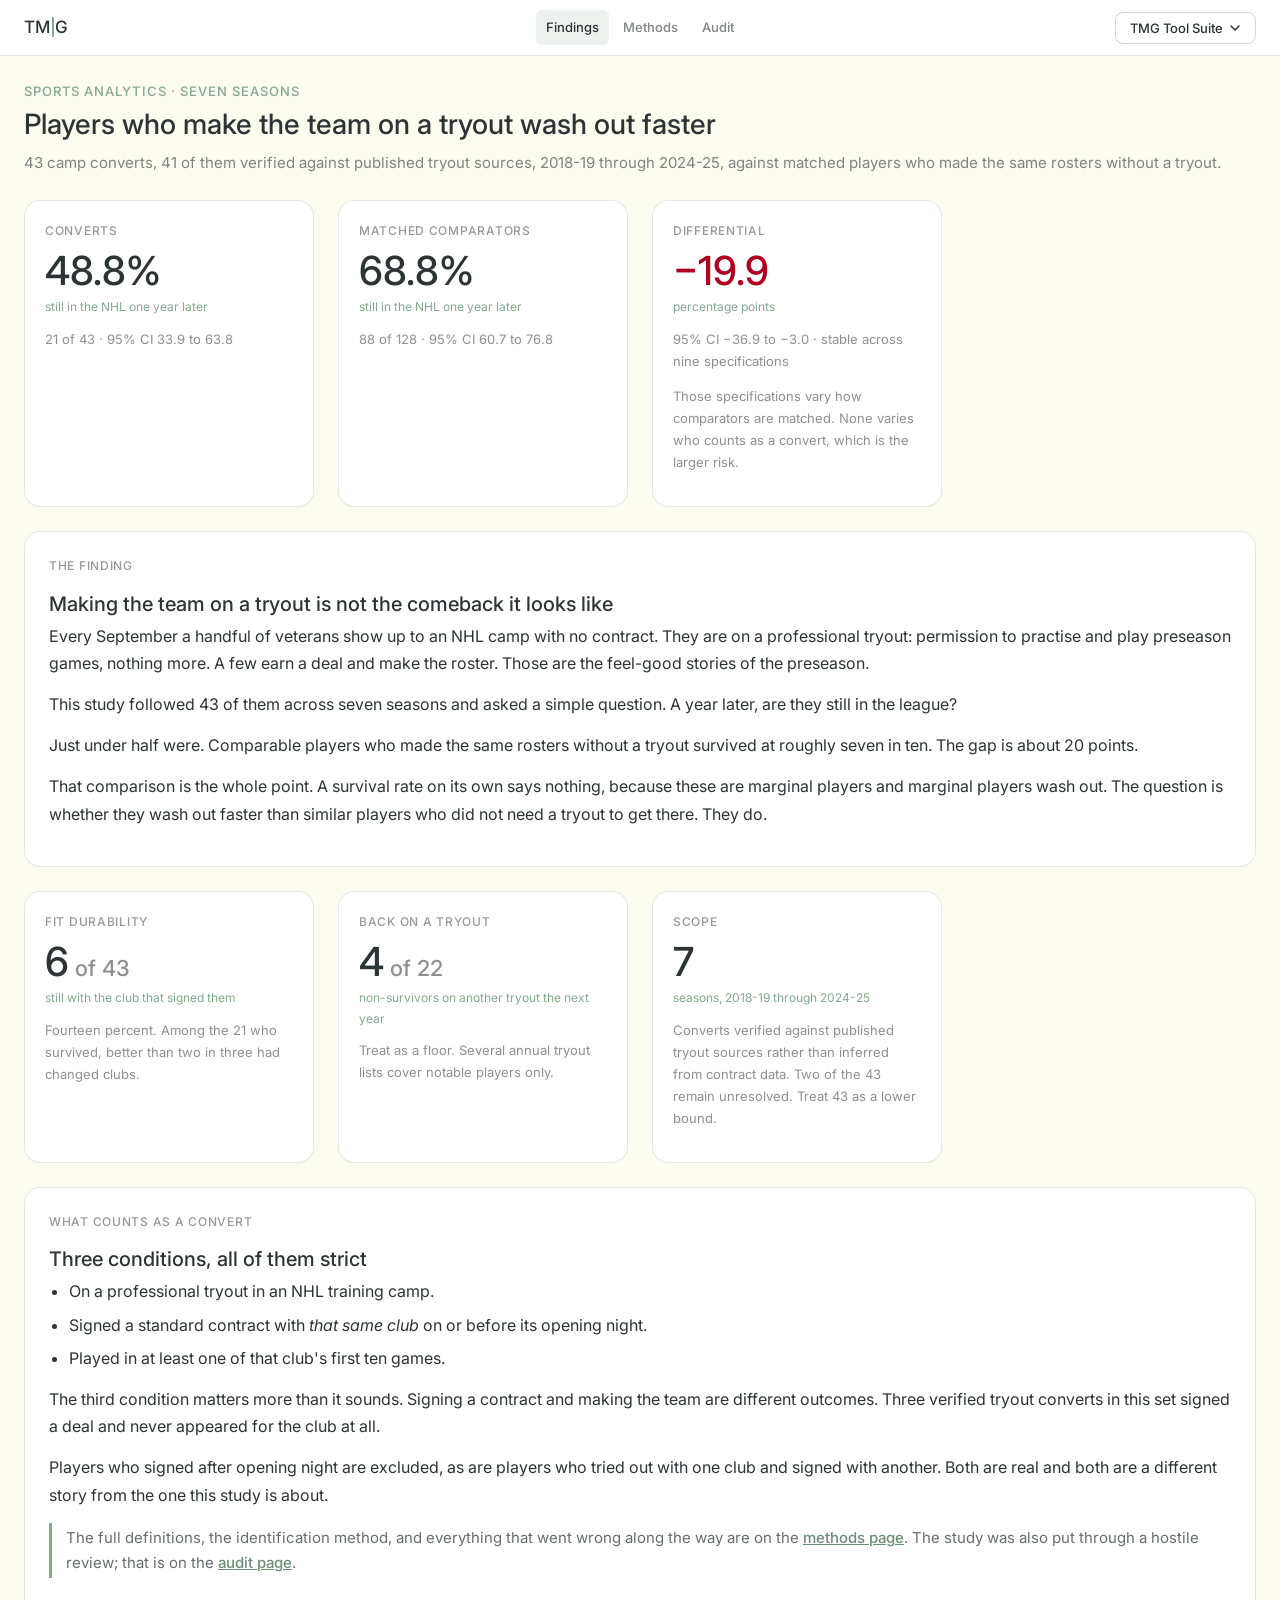
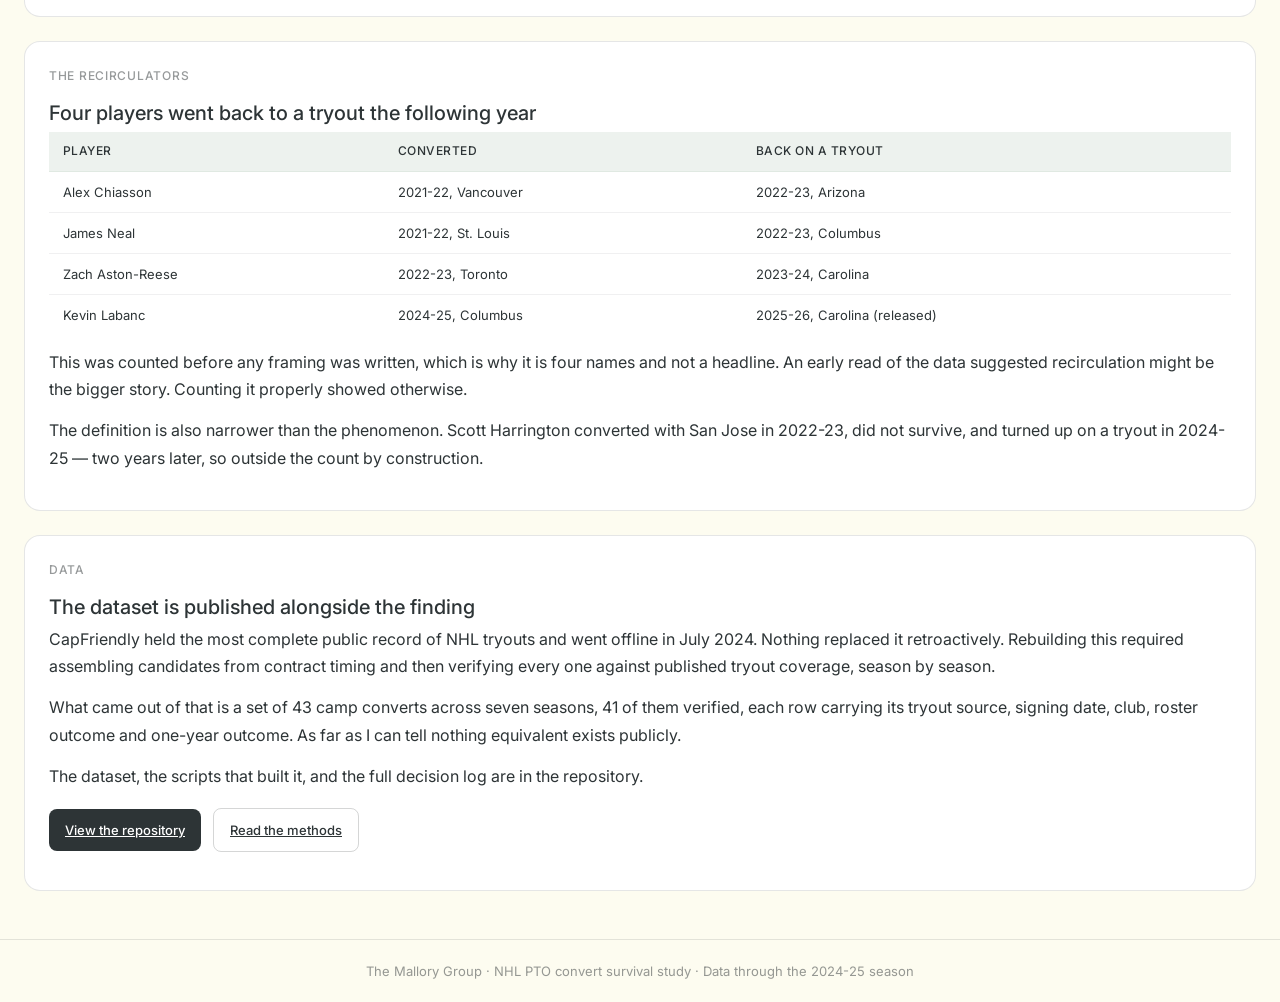
==== commit 63a2d67e: "Add navigation center div for improved layout consistency across pages" ====
--- a/index.html
+++ b/index.html
@@ -43,6 +43,8 @@
     <div class="tmg-logo" aria-label="The Mallory Group">
       <span>TM</span><div class="tmg-logo-divider" aria-hidden="true"></div><span>G</span>
     </div>
+  </div>
+  <div class="tmg-nav-center">
     <div class="tmg-navlinks"><a href="index.html" class="tmg-navlink active" aria-current="page">Findings</a><a href="methods.html" class="tmg-navlink">Methods</a><a href="audit.html" class="tmg-navlink">Audit</a></div>
   </div>
   <div class="tmg-dropdown-wrap">
